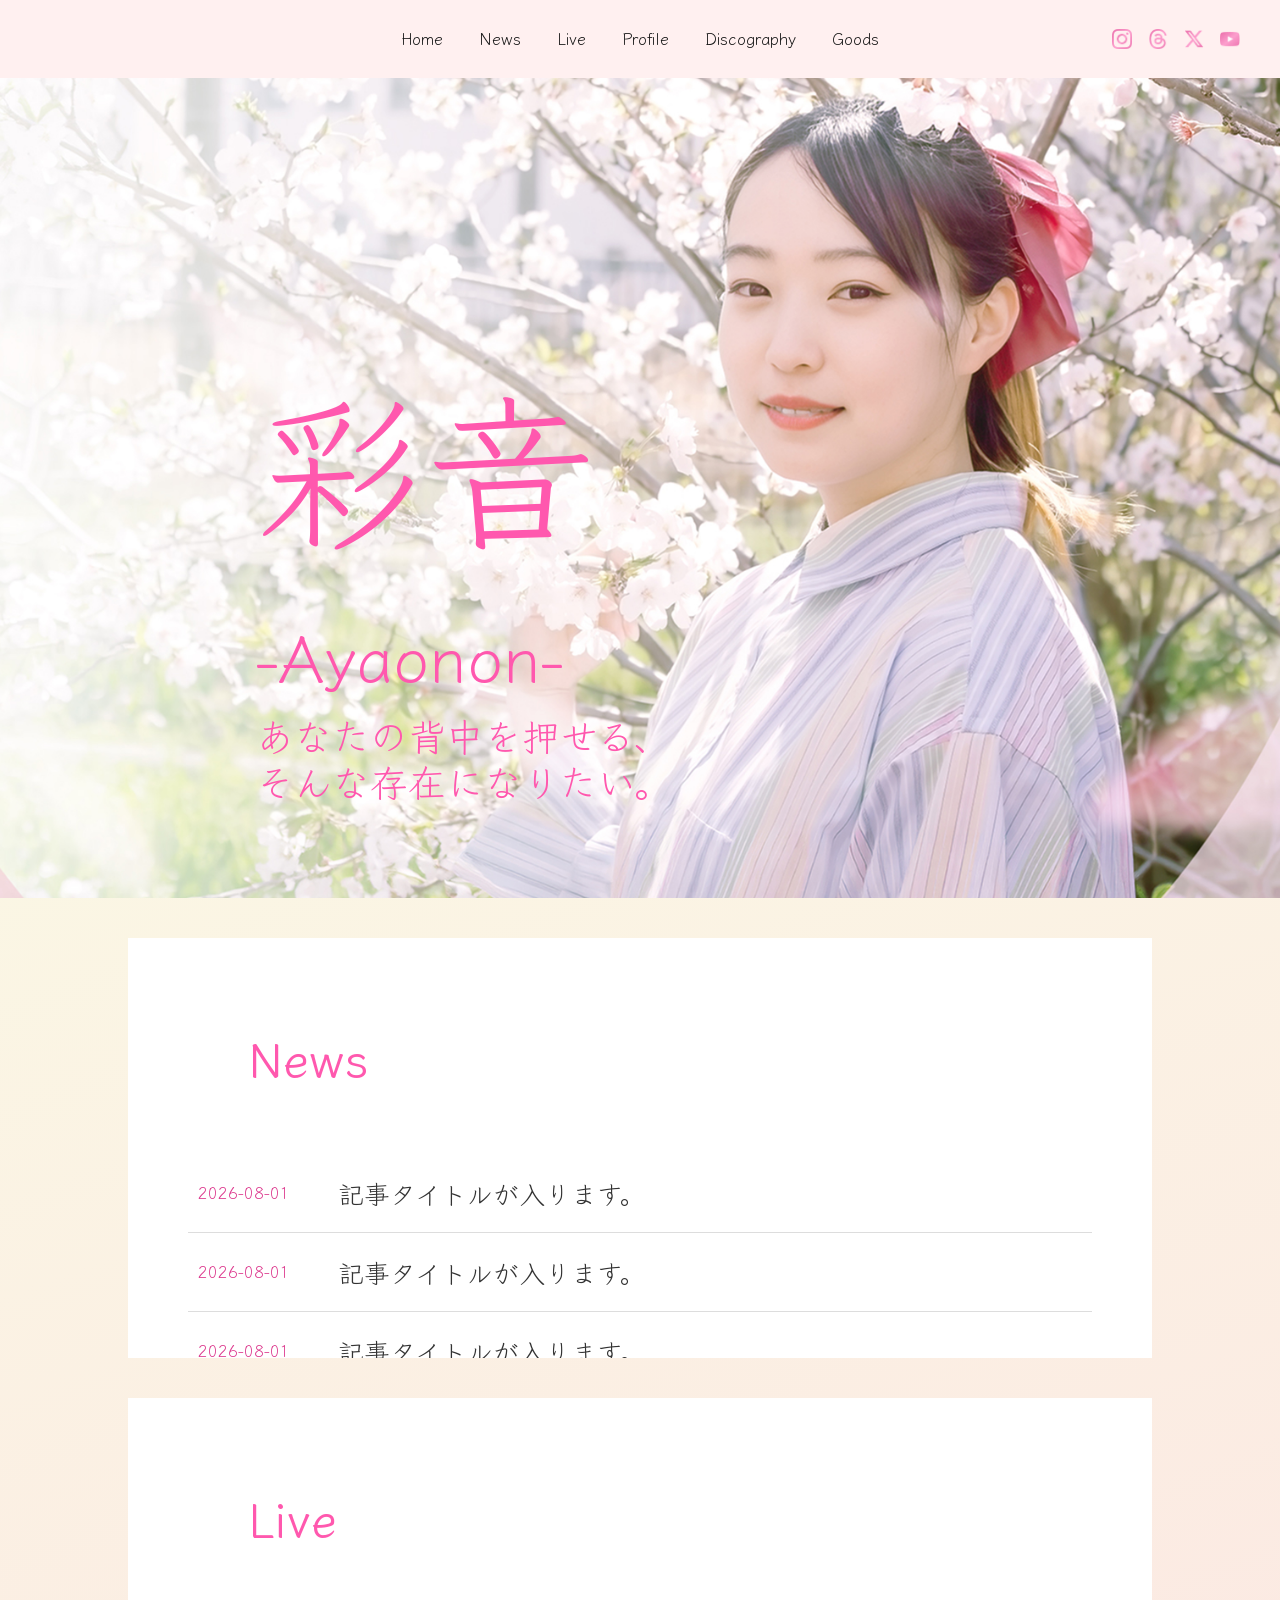
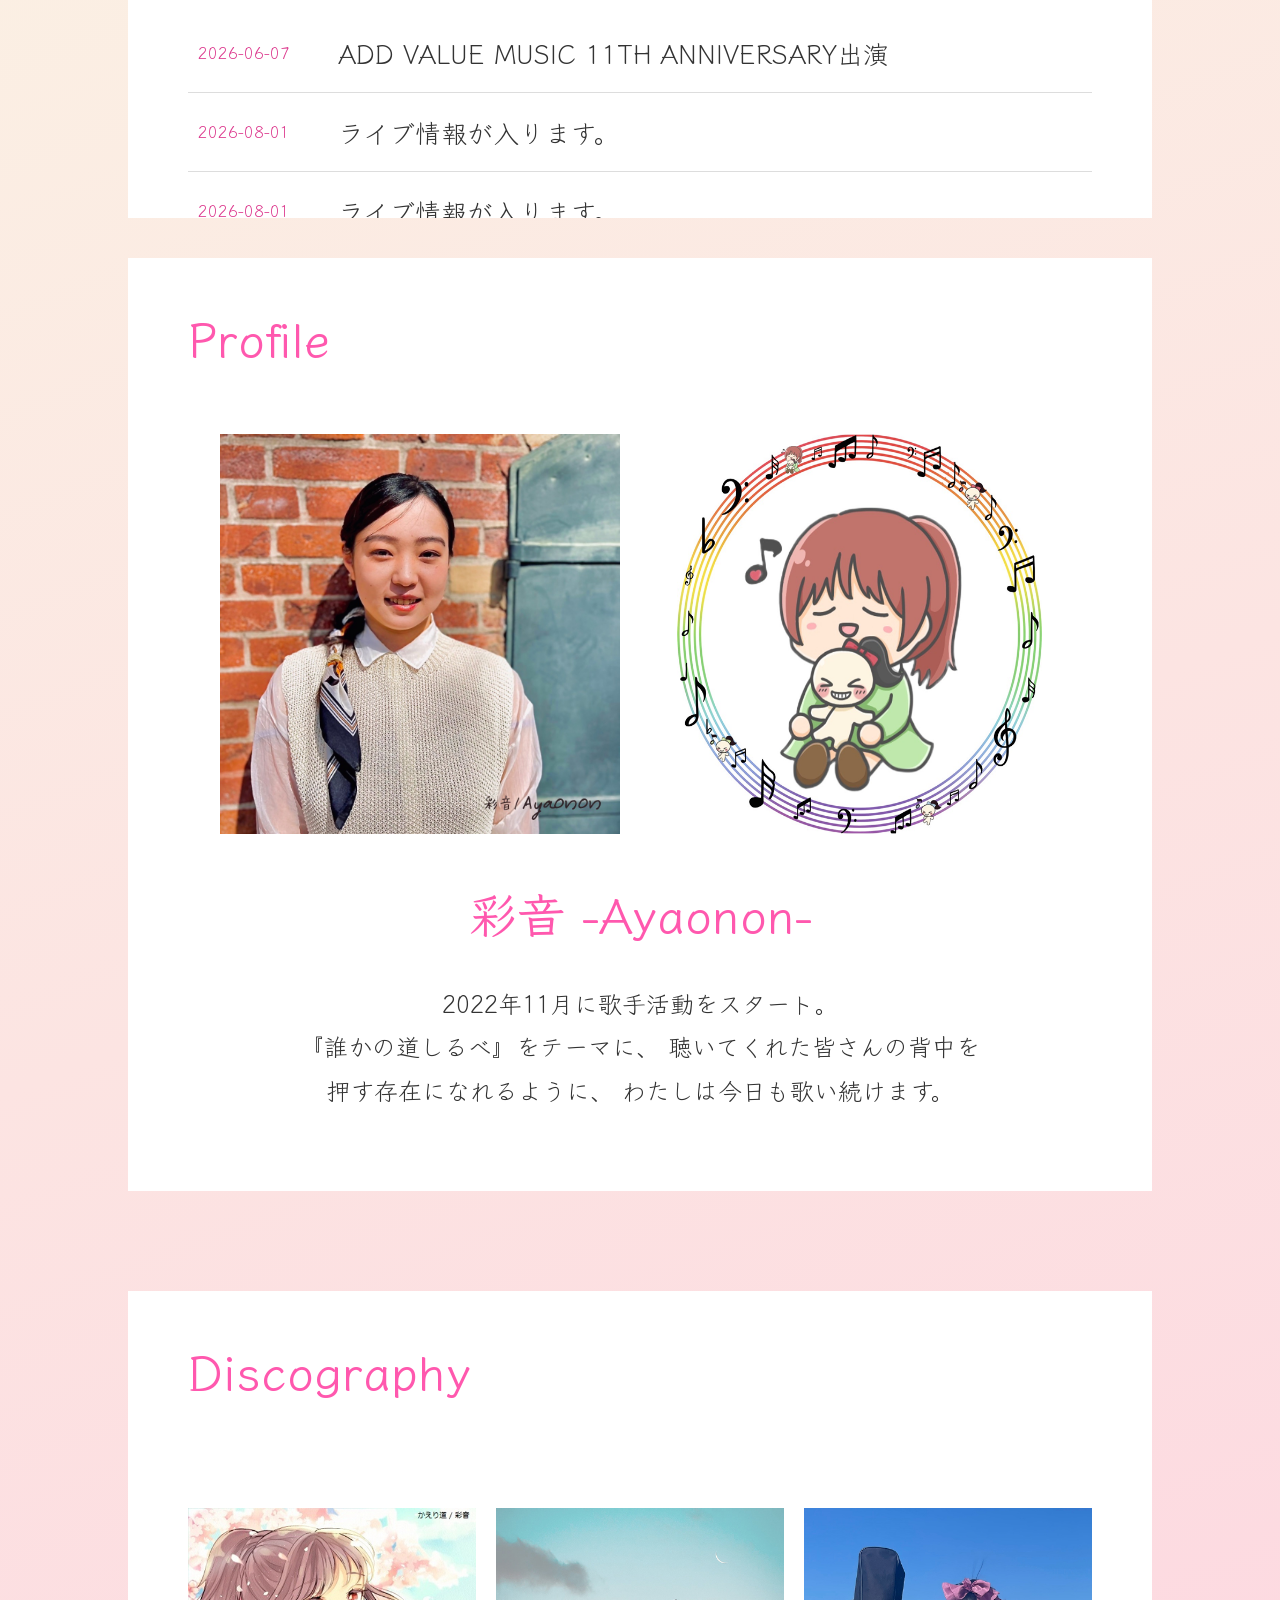
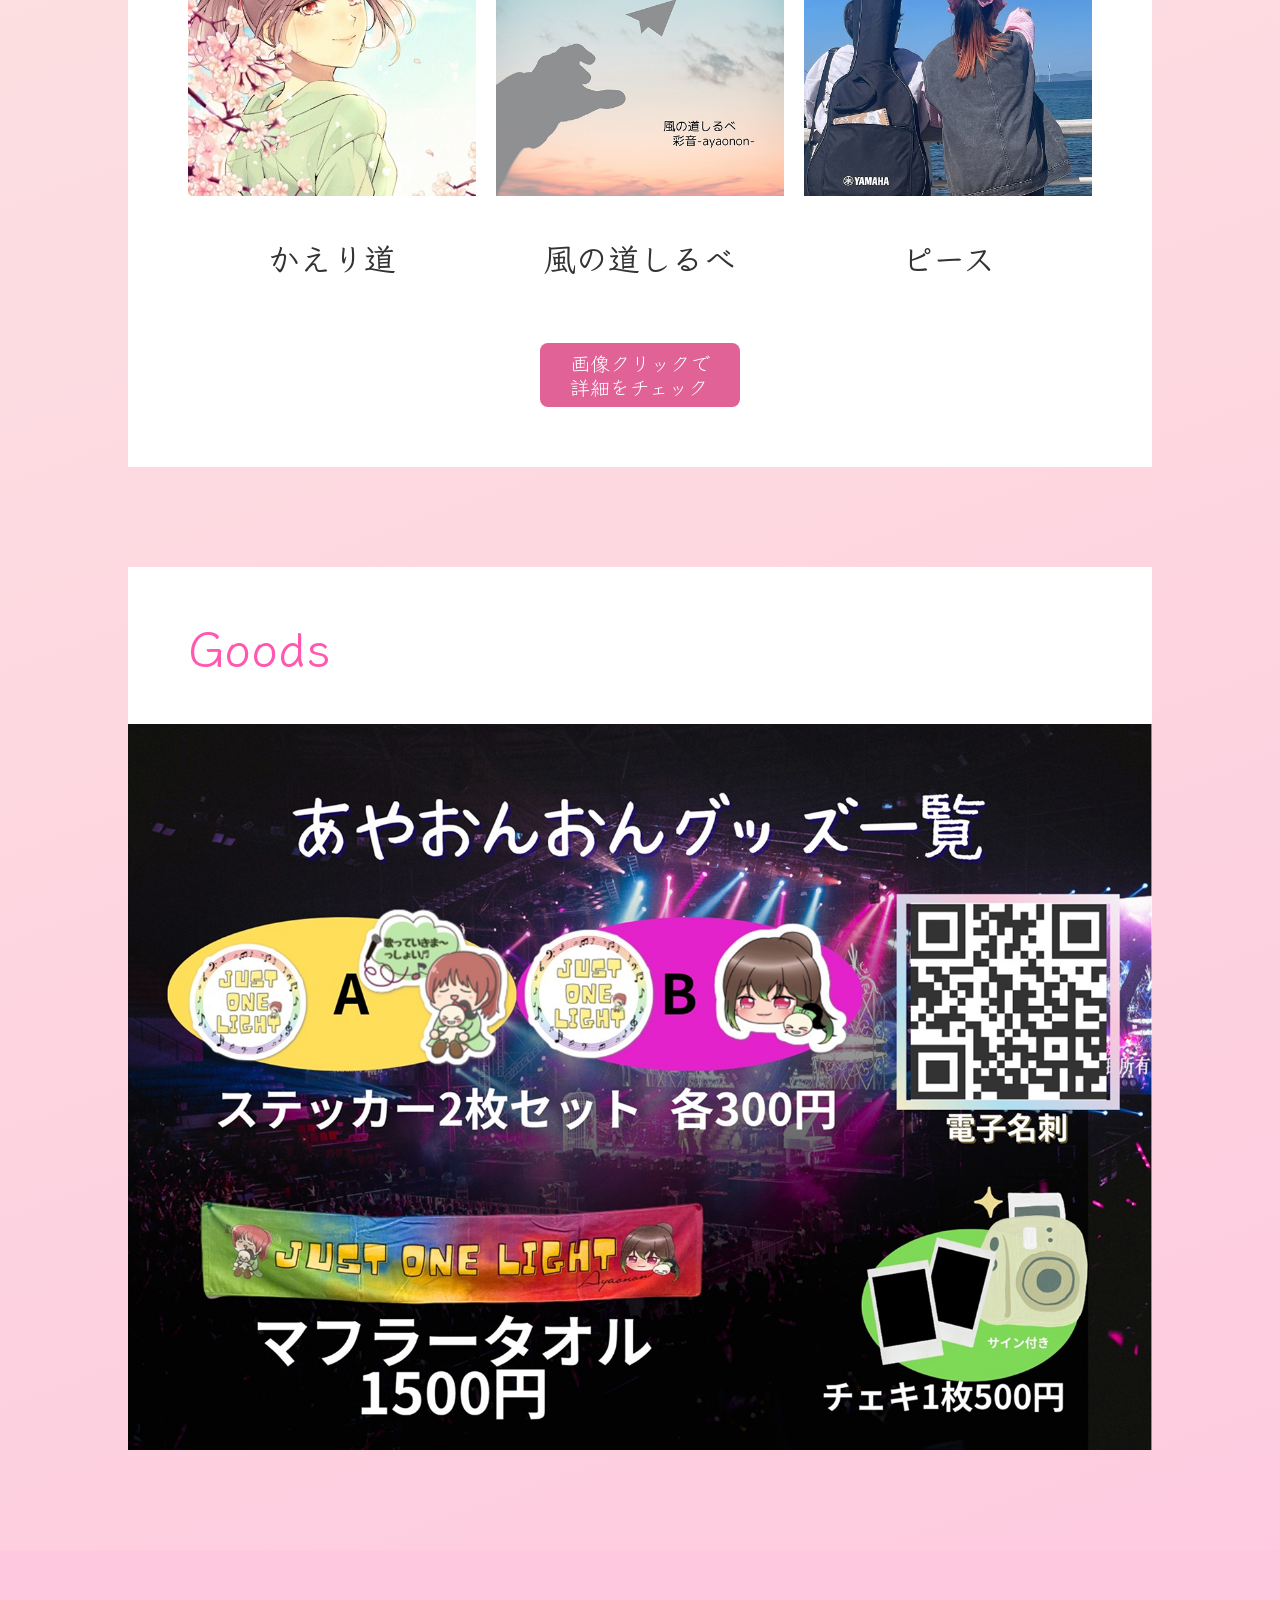
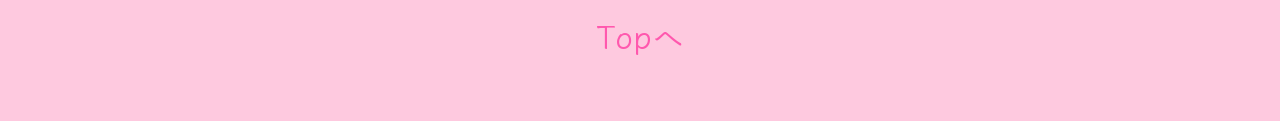
==== index.html @ 17bc955d "Add files via upload" ====
<!DOCTYPE html>
<html lang="ja">

<head>
    <meta charset="UTF-8">
    <meta name="viewport" content="width=device-width, initial-scale=1.0">

    <title>彩音 -Ayaonon- Official Website</title>

    <link rel="stylesheet" href="css/style.css">
    <link rel="stylesheet" href="css/common.css">

    <link href="https://fonts.googleapis.com/css2?family=Klee+One&display=swap" rel="stylesheet">
    <link href="https://fonts.googleapis.com/css2?family=Klee+One&family=Noto+Serif+JP:wght@200..900&family=Sawarabi+Mincho&display=swap" rel="stylesheet">

</head>

<body id="top">

    <header>

        <nav class="nav">

            <ul class="nav-text">
                <li class="nav-item"><a href="index.html">Home</a></li>
                <li class="nav-item"><a href="index.html#news">News</a></li>
                <li class="nav-item"><a href="#live">Live</a></li>
                <li class="nav-item"><a href="index.html#profile">Profile</a></li>
                <li class="nav-item"><a href="index.html#discography">Discography</a></li>
                <li class="nav-item"><a href="index.html#goods">Goods</a></li>
            </ul>

            <button class="hamburger">
                <span></span>
                <span></span>
                <span></span>
            </button>

            <ul class="nav-sns">

                <li class="nav-sns-item">
                    <a href="https://www.instagram.com/ayaonon1124?igsh=YjRiNXJqM3lva2Ft&utm_source=qr" target="_blank"
                        rel="noopener noreferrer">
                        <img src="image/insta.png" alt="Instagram">
                    </a>
                </li>

                <li class="nav-sns-item">
                    <a href="https://www.threads.com/@ayaonon1124?hl=ja" target="_blank" rel="noopener noreferrer">
                        <img src="image/threds.png" alt="Threads">
                    </a>
                </li>

                <li class="nav-sns-item">
                    <a href="https://x.com/ayaonon1124?s=11" target="_blank" rel="noopener noreferrer">
                        <img src="image/x.png" alt="X">
                    </a>
                </li>

                <!-- <li class="nav-sns-item">
                    <a href="#">
                        <img src="image/facebook.png" alt="Facebook">
                    </a>
                </li> -->

                <li class="nav-sns-item">
                    <a href="https://youtube.com/@irodorineiro?si=Z2nzadgw7RBEqJVM" target="_blank"
                        rel="noopener noreferrer">
                        <img src="image/youtube.png" alt="YouTube">
                    </a>
                </li>

            </ul>

        </nav>

    </header>


    <section class="mv">

        <img src="image/mvpic.jpg" alt="彩音">

        <div class="mv-text">
            <h1>彩音</h1>
            <p>-Ayaonon-</p>
            <p>
                あなたの背中を押せる、<br>
                そんな存在になりたい。
            </p>
        </div>
    </section>


    <section class="news" id="news">

        <div class="news-inner">

            <h2 class="section-title">News</h2>

            <div class="news-container">

                <a href="news.html" class="news-link">
                    <time class="news-date" datetime="2026-08-01">2026-08-01</time>
                    <h3 class="news-title">記事タイトルが入ります。</h3>
                </a>

                <a href="news.html" class="news-link">
                    <time class="news-date" datetime="2026-08-01">2026-08-01</time>
                    <h3 class="news-title">記事タイトルが入ります。</h3>
                </a>

                <a href="news.html" class="news-link">
                    <time class="news-date" datetime="2026-08-01">2026-08-01</time>
                    <h3 class="news-title">記事タイトルが入ります。</h3>
                </a>

                <a href="news.html" class="news-link">
                    <time class="news-date" datetime="2026-08-01">2026-08-01</time>
                    <h3 class="news-title">記事タイトルが入ります。</h3>
                </a>

            </div>

        </div>

    </section>


    <section class="news" id="live">

        <div class="news-inner">

            <h2 class="section-title">Live</h2>

            <div class="news-container">

                <a href="live-260607.html" class="news-link">
                    <time class="news-date" datetime="2026-06-07">2026-06-07</time>
                    <h3 class="news-title">ADD VALUE MUSIC 11TH ANNIVERSARY出演</h3>
                </a>

                <a href="live.html" class="news-link">
                    <time class="news-date" datetime="2026-08-01">2026-08-01</time>
                    <h3 class="news-title">ライブ情報が入ります。</h3>
                </a>

                <a href="live.html" class="news-link">
                    <time class="news-date" datetime="2026-08-01">2026-08-01</time>
                    <h3 class="news-title">ライブ情報が入ります。</h3>
                </a>

                <a href="live.html" class="news-link">
                    <time class="news-date" datetime="2026-08-01">2026-08-01</time>
                    <h3 class="news-title">ライブ情報が入ります。</h3>
                </a>

            </div>

        </div>

    </section>


    <section class="profile" id="profile">

        <h2 class="section-title">Profile</h2>

        <div class="profile-box">

            <div class="profile-imgbox">
                <img src="image/profile-pic3.jpg" alt="プロフィール写真">
                <img src="image/profile-pic2.png" alt="プロフィールキャラクター">
            </div>

            <h3>彩音 -Ayaonon-</h3>

            <p>
                2022年11月に歌手活動をスタート。<br>
                『誰かの道しるべ』をテーマに、
                聴いてくれた皆さんの背中を押す存在になれるように、
                わたしは今日も歌い続けます。
            </p>
        </div>
    </section>


    <section class="discography" id="discography">

        <h2 class="section-title">Discography</h2>

        <div class="song-container">

            <div class="song-box">
                <a href="discography-kaeri.html"><img src="image/kaerimichi.jpg" alt="かえり道"></a>
                <h3>かえり道</h3>
            </div>

            <div class="song-box">
                <a href="discography-kazeno.html"><img src="image/kazenomichishirube.jpg" alt="風の道しるべ"></a>
                <h3>風の道しるべ</h3>
            </div>

            <div class="song-box">
                <a href="discography-peace.html"><img src="image/peace.jpg" alt="ピース"></a>
                <h3>ピース</h3>
            </div>

        </div>

        <p class="more-button">
            画像クリックで <br>詳細をチェック
        </p>

    </section>

    <!-- ================= Goods ================= -->

    <section class="goods" id="goods">

        <h2 class="section-title">Goods</h2>

        <img src="image/goods-img.jpg" alt="グッズ画像">

    </section>

    <!-- ================= Footer ================= -->

    <footer>

        <a href="#top" class="footer-link">
            Topへ
        </a>

    </footer>

    <script src="js/script.js"></script>

</body>

</html>
---- css/style.css ----
.mv {
    position: relative;
    width: 100%;
    height: 820px;
    overflow: hidden;
}

.mv img {
    width: 100%;
    height: 100%;
    object-fit: cover;
    object-position: center;
}

.mv-text {
    position: absolute;
    top: 30%;
    left: 20%;
    z-index: 1;
}

.mv h1 {
    color: rgb(255, 88, 174);
    font-size: 170px;
    font-weight: 400;
    margin-bottom: 20px;
}

.mv p {
    color: rgb(255, 88, 174);
    font-size: 64px;
    line-height: 1.2;
    margin-bottom: 20px;
}

.mv p:last-child {
    font-size: 38px;
    text-shadow: 0 0 8px #fff;
    margin-bottom: 0;
}


/* サブタイトル */
.section-title {
    font-size: 48px;
    color: rgb(255, 88, 174);
    padding: 40px 0;
    padding-left: 60px;
}


.news {
    width: 80%;
    height: 420px;
    margin: 40px auto;
    background: #fff;
    overflow-y: auto;
}

.news-inner {
    width: 100%;
    padding: 40px 60px;
}

.news-container {
    margin-top: 20px;
}

.news-link {
    display: flex;
    align-items: center;
    padding: 18px 10px;
    color: #333;
    transition: background-color .3s;
}

.news-link:hover {
    background: #ffffe5;
}

.news-link:not(:first-child) {
    border-top: 1px solid #ddd;
}

.news-date {
    color: #dc388d;
    font-size: 16px;
    min-width: 120px;
}

.news-title {
    font-size: 26px;
    margin-left: 20px;
    font-weight: 400;
}


.profile {
    width: 80%;
    margin: 40px auto;
    background: #fff;
}

.profile-box {
    padding: 20px 60px 80px;
}

.profile-imgbox {
    display: flex;
    justify-content: center;
    gap: 40px;
    margin-bottom: 40px;
}

.profile-imgbox img {
    max-width: 400px;
}

.profile-box h3 {
    font-size: 48px;
    text-align: center;
    color: rgb(255, 88, 174);
    font-weight: 700;
    margin-bottom: 30px;
}

.profile-box p {
    max-width: 700px;
    margin: 0 auto;
    font-size: 24px;
    line-height: 1.8;
    text-align: center;
}


.discography {
    width: 80%;
    margin: 100px auto;
    background: #fff;
    padding-bottom: 60px;
}

.song-container {
    display: flex;
    gap: 20px;
    padding: 60px;
}


.song-box img {
    width: 100%;
    transition: transform .3s;
}

.song-box img:hover {
    transform: scale(1.1)
}

.song-box h3 {
    margin-top: 36px;
    text-align: center;
    justify-content: center;
    font-size: 32px;
    font-weight: 600;
}

.more-button {
    display: flex;
    justify-content: center;
    align-items: center;
    max-width: 200px;
    height: auto;
    margin: 0 auto;
    background: #e06296;
    color: #fff;
    font-size: 20px;
    line-height: 1.2;
    padding: 8px;
    border-radius: 8px;
}


.goods {
    width: 80%;
    margin: 100px auto;
    background: #fff;
    padding-bottom: 0;
}

.goods img {
    width: 100%;
}



/* スマホ対応 */

@media screen and (max-width: 600px) {



    .mv {
        height: 350px;
    }

    .mv-text {
        top: 25%;
        left: 5%;
    }

    .mv h1 {
        font-size: 48px;
    }

    .mv p {
        font-size: 24px;
    }

    .mv p:last-child {
        font-size: 16px;
    }


    .section-title {
        font-size: 28px;
        text-align: center;
        padding: 30px 0;
    }

    .news {
        width: 95%;
        height: 200px;
    }

    .news-inner {
        max-width: 600px;
        padding: 30px 20px;
    }

    .news-inner .section-title{
        margin: 0;
        padding: 0;
    }
    .news-link {
        display: block;
    }

    .news-date {
        display: block;
        margin-bottom: 8px;
        font-size: 14px;
    }

    .news-title {
        margin-left: 0;
        font-size: 18px;
    }

    .profile {
        width: 95%;
    }

    .profile-box {
        padding: 20px;
    }

    .profile-imgbox {
        flex-direction: column;
        align-items: center;
        gap: 20px;
    }

    .profile-imgbox img {
        max-width: 260px;
    }

    .profile-imgbox img:last-child {
        display: none;
    }

    .profile-box h3 {
        font-size: 28px;
    }

    .profile-box p {
        font-size: 14px;
        line-height: 1.2;
        width: 100%;
    }



    .discography {
        width: 95%;
        margin: 60px auto;
    }

    .song-container {
        flex-direction: column;
        padding: 30px;
    }

    .song-box{
        width: 100%;
    }

    .song-box img{
    display: block;
    max-width: 160px;
    margin: 0 auto
    }

    .song-box h3{
    font-size: 18px;
    margin: 0;
    }

    .song-box h4 {
        font-size: 24px;
        margin: 0 auto;
    }

    .more-button {
        
        max-width: 120px;
        font-size: 12px;
    }


    .goods {
        width: 95%;
        margin: 60px auto;
    }


}
---- css/common.css ----
* {
    margin: 0;
    padding: 0;
    box-sizing: border-box;
}


body {
    background: linear-gradient(-20deg, #fec9df 0%, #faffe5 100%);
    font-family: "Klee One", cursive;
    color: #333;
    line-height: 1.6;
}

img {
    display: block;
    max-width: 100%;
    height: auto;
}

a {
    text-decoration: none;
}

header {
    background: rgb(255, 240, 240);
    padding: 18px 0;
}

.nav {
    width: 100%;
    display: flex;
    justify-content: center;
    align-items: center;
    position: relative;
}

.nav-text {
    display: flex;
    list-style: none;
}

.nav-item {
    margin: 0 18px;
}

.nav-item a {
    display: block;
    color: #141414;
    padding: 8px 0;
    transition: color .3s;
}

.nav-item a:hover {
    color: #ff9b9b;
}



.hamburger {
    display: none;
    width: 40px;
    height: 40px;
    border: none;
    background: none;
    cursor: pointer;
}

.hamburger span {
    display: block;
    width: 30px;
    height: 3px;
    margin: 6px auto;
    background: #f47ead;
}



.nav-sns {
    position: absolute;
    right: 40px;
    display: flex;
    align-items: center;
    gap: 16px;
    list-style: none;
}

.nav-sns-item img {
    width: 20px;
}

.nav-sns-item img:hover {
    opacity: .6;
}

footer {
    margin-top: 100px;
    padding: 60px 0;
    background: #fec9df;
    display: flex;
    justify-content: center;
}

.footer-link {
    color: rgb(255, 88, 174);
    font-size: 32px;
    font-weight: 700;
    transition: .3s;
}

.footer-link:hover {
    color: #fff;
}


/* スマホ対応 */

@media screen and (max-width: 600px) {


    .hamburger {
        display: block;
    }

    .nav {
        justify-content: space-between;
        padding: 0 20px;
    }

    .nav-text {
        display: none;
    }

    .nav-text.open {
        display: flex;
        flex-direction: column;
        position: absolute;
        top: 70px;
        left: 0;
        width: 100%;
        background: rgb(255, 240, 240);
        z-index: 10;
    }

    .nav-item {
        margin: 0;
    }

    .nav-item a {
        padding: 16px;
        text-align: center;
    }


    .nav-sns {
        display: none;
    }



    footer {
        margin-top: 20px;
        padding: 20px 0;
    }

    .footer-link {
        font-size: 20px;
    }

}
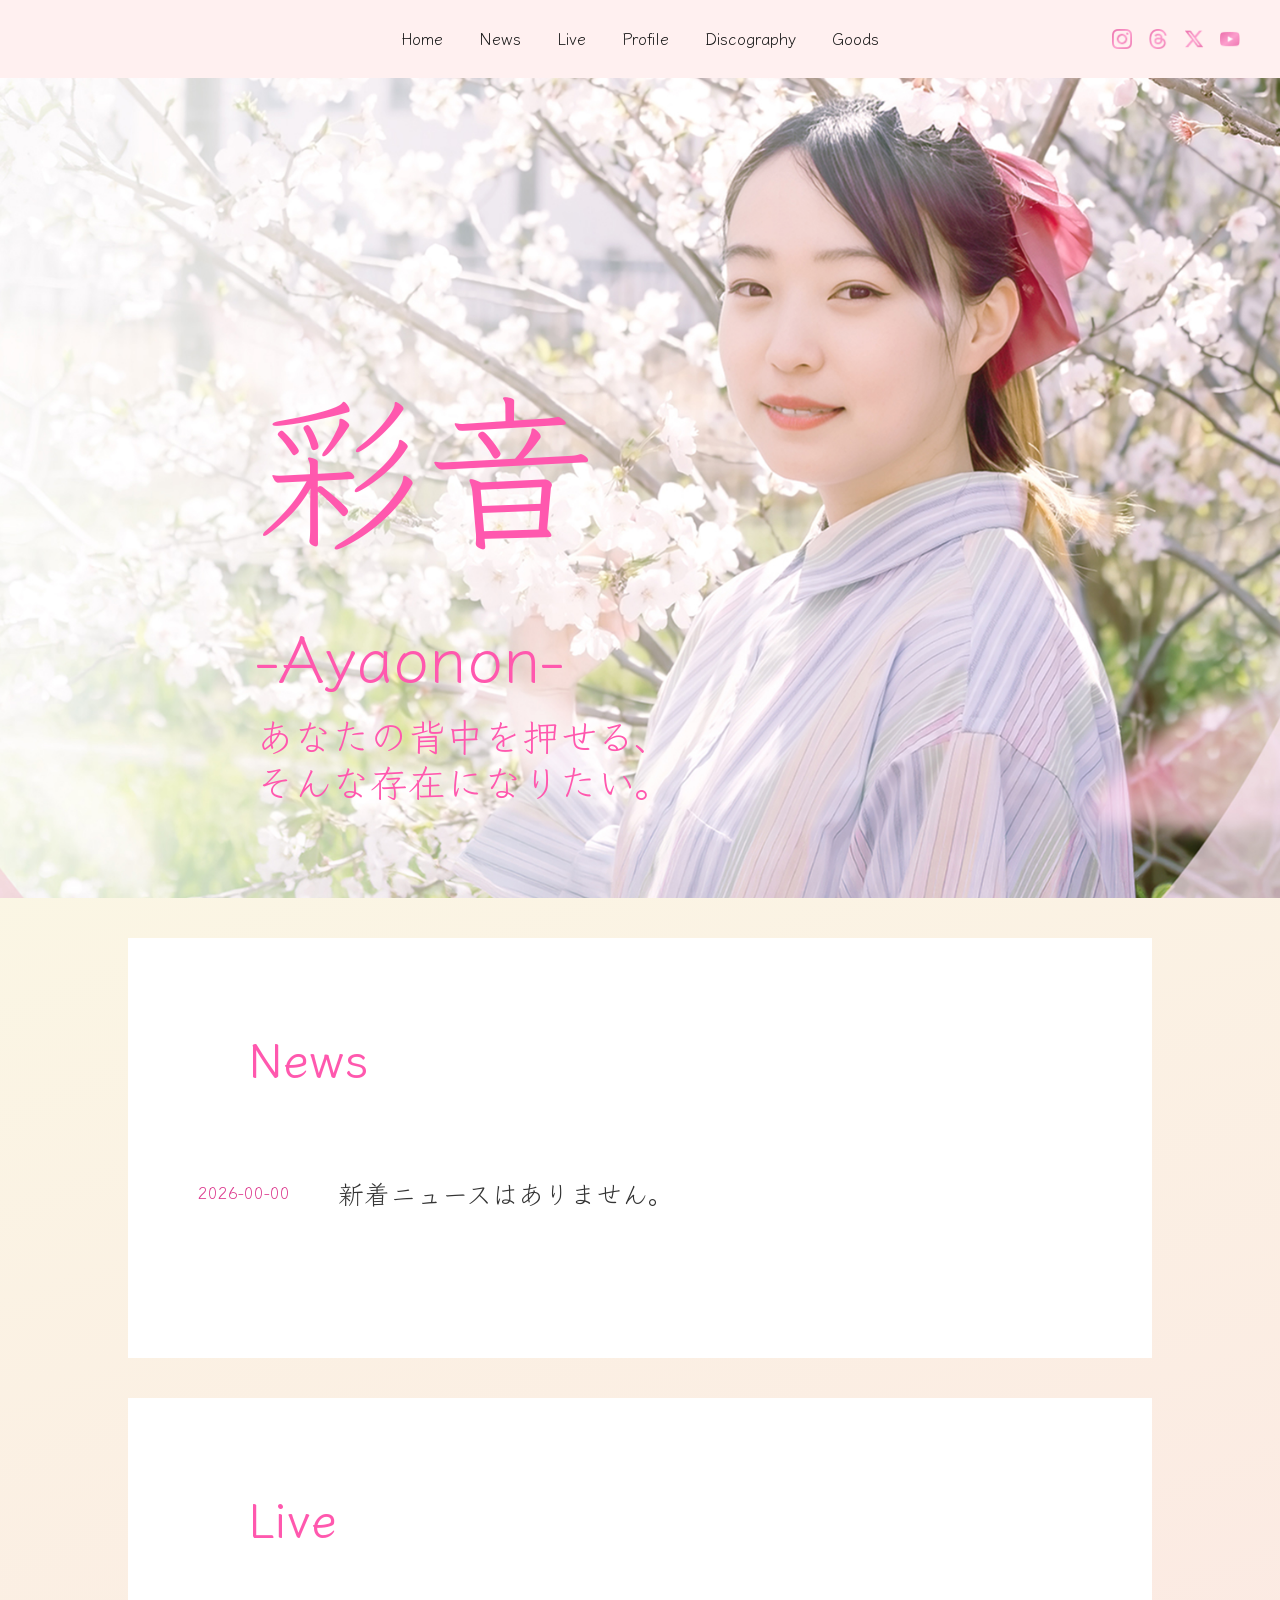
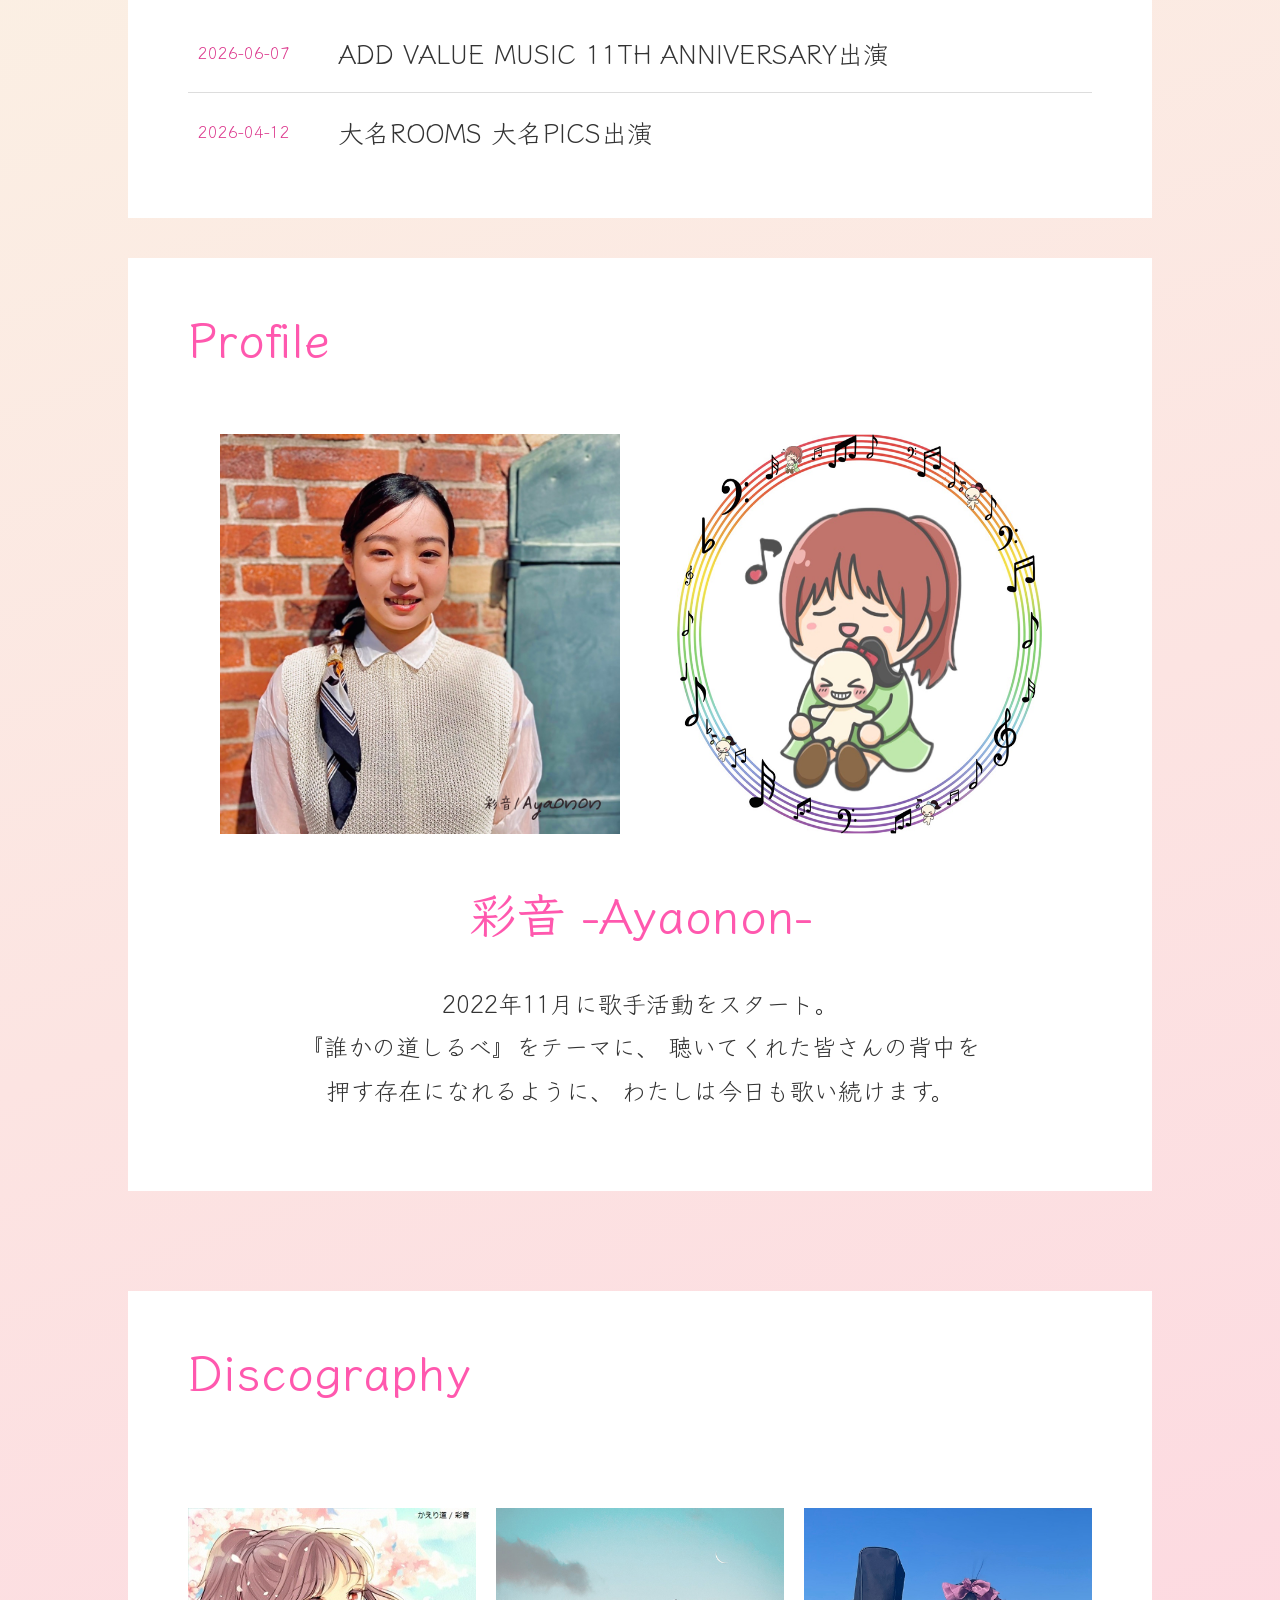
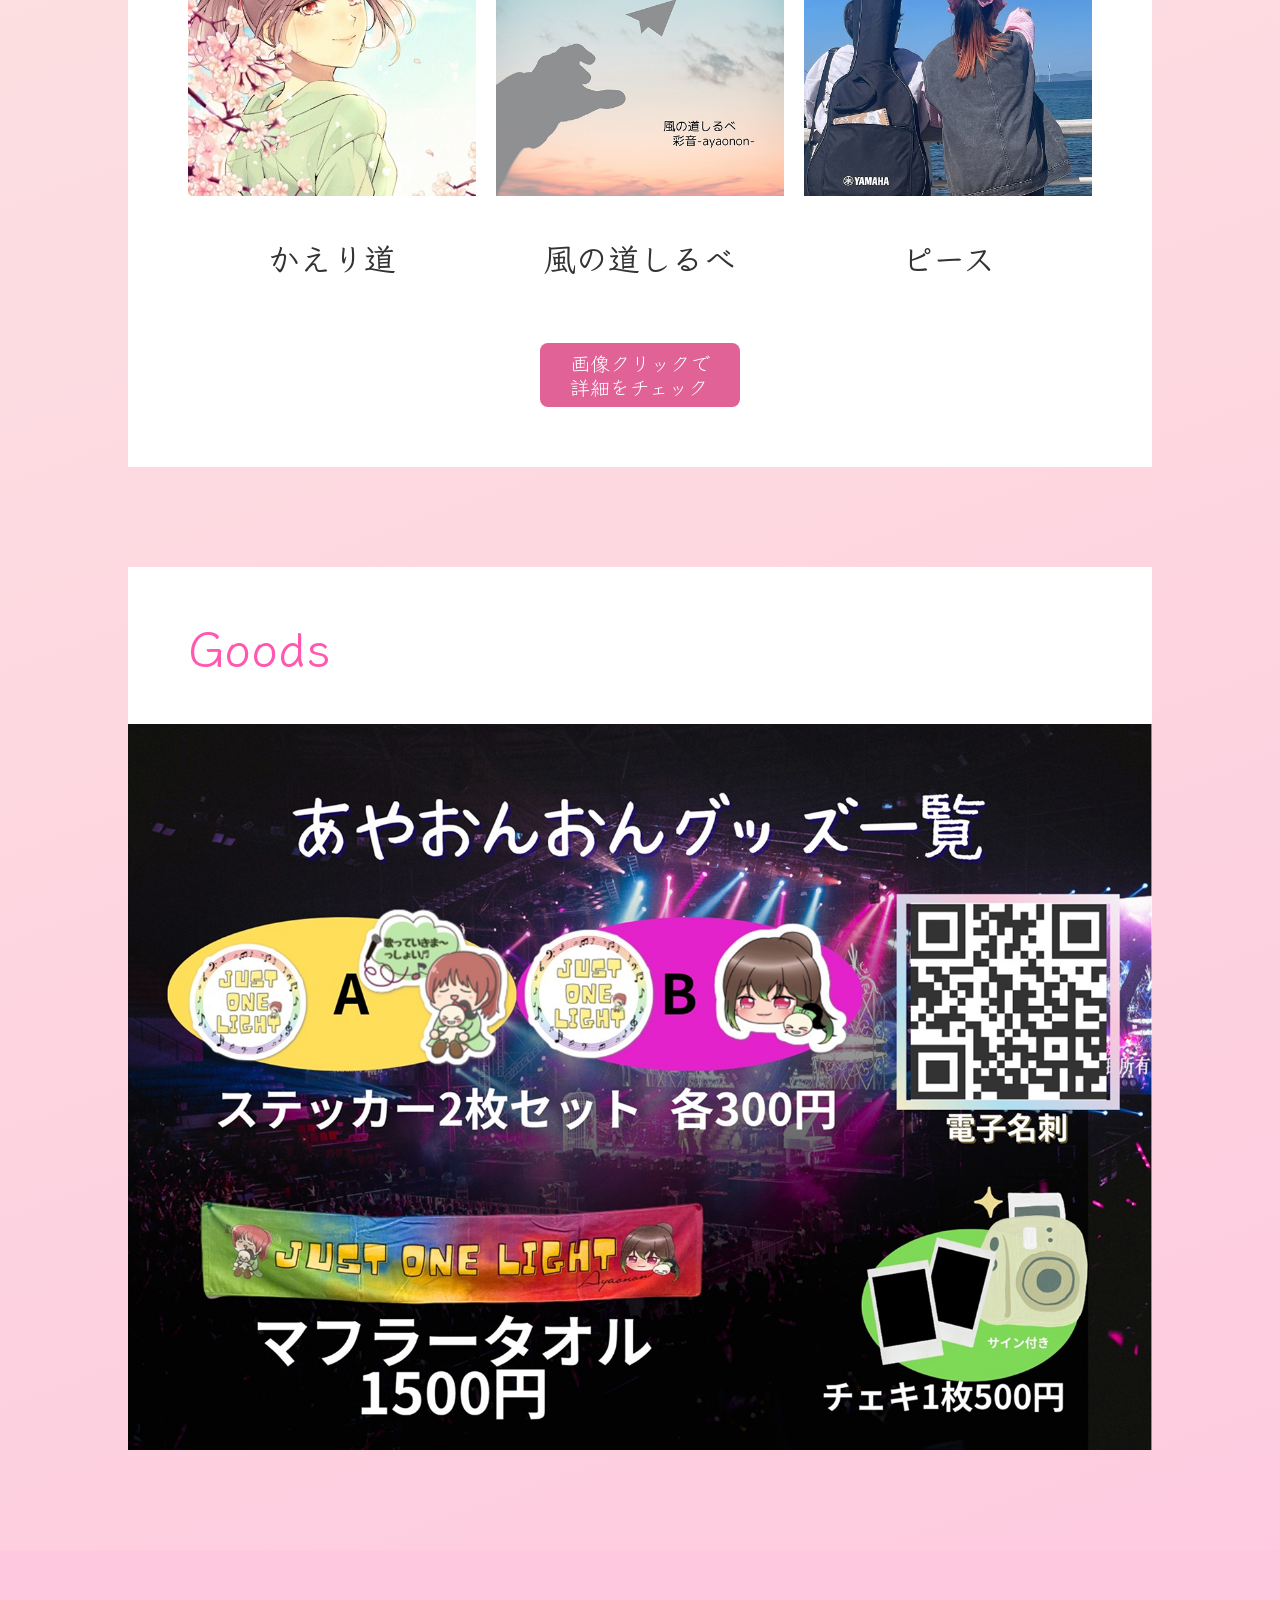
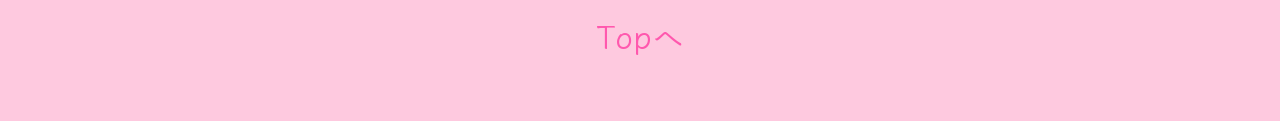
==== commit c221c9bb: "Add files via upload" ====
--- a/index.html
+++ b/index.html
@@ -11,7 +11,9 @@
     <link rel="stylesheet" href="css/common.css">
 
     <link href="https://fonts.googleapis.com/css2?family=Klee+One&display=swap" rel="stylesheet">
-    <link href="https://fonts.googleapis.com/css2?family=Klee+One&family=Noto+Serif+JP:wght@200..900&family=Sawarabi+Mincho&display=swap" rel="stylesheet">
+    <link
+        href="https://fonts.googleapis.com/css2?family=Klee+One&family=Noto+Serif+JP:wght@200..900&family=Sawarabi+Mincho&display=swap"
+        rel="stylesheet">
 
 </head>
 
@@ -101,6 +103,11 @@
             <div class="news-container">
 
                 <a href="news.html" class="news-link">
+                    <time class="news-date" datetime="2026-08-01">2026-00-00</time>
+                    <h3 class="news-title">新着ニュースはありません。</h3>
+                </a>
+                <!-- 
+                <a href="news.html" class="news-link">
                     <time class="news-date" datetime="2026-08-01">2026-08-01</time>
                     <h3 class="news-title">記事タイトルが入ります。</h3>
                 </a>
@@ -113,12 +120,7 @@
                 <a href="news.html" class="news-link">
                     <time class="news-date" datetime="2026-08-01">2026-08-01</time>
                     <h3 class="news-title">記事タイトルが入ります。</h3>
-                </a>
-
-                <a href="news.html" class="news-link">
-                    <time class="news-date" datetime="2026-08-01">2026-08-01</time>
-                    <h3 class="news-title">記事タイトルが入ります。</h3>
-                </a>
+                </a> -->
 
             </div>
 
@@ -134,11 +136,18 @@
             <h2 class="section-title">Live</h2>
 
             <div class="news-container">
+
+
 
                 <a href="live-260607.html" class="news-link">
                     <time class="news-date" datetime="2026-06-07">2026-06-07</time>
                     <h3 class="news-title">ADD VALUE MUSIC 11TH ANNIVERSARY出演</h3>
                 </a>
+                <a href="live-260414.html" class="news-link">
+                    <time class="news-date" datetime="2026-04-12">2026-04-12</time>
+                    <h3 class="news-title">大名ROOMS 大名PICS出演</h3>
+                </a>
+                <!-- 
 
                 <a href="live.html" class="news-link">
                     <time class="news-date" datetime="2026-08-01">2026-08-01</time>
@@ -148,12 +157,7 @@
                 <a href="live.html" class="news-link">
                     <time class="news-date" datetime="2026-08-01">2026-08-01</time>
                     <h3 class="news-title">ライブ情報が入ります。</h3>
-                </a>
-
-                <a href="live.html" class="news-link">
-                    <time class="news-date" datetime="2026-08-01">2026-08-01</time>
-                    <h3 class="news-title">ライブ情報が入ります。</h3>
-                </a>
+                </a> -->
 
             </div>
 
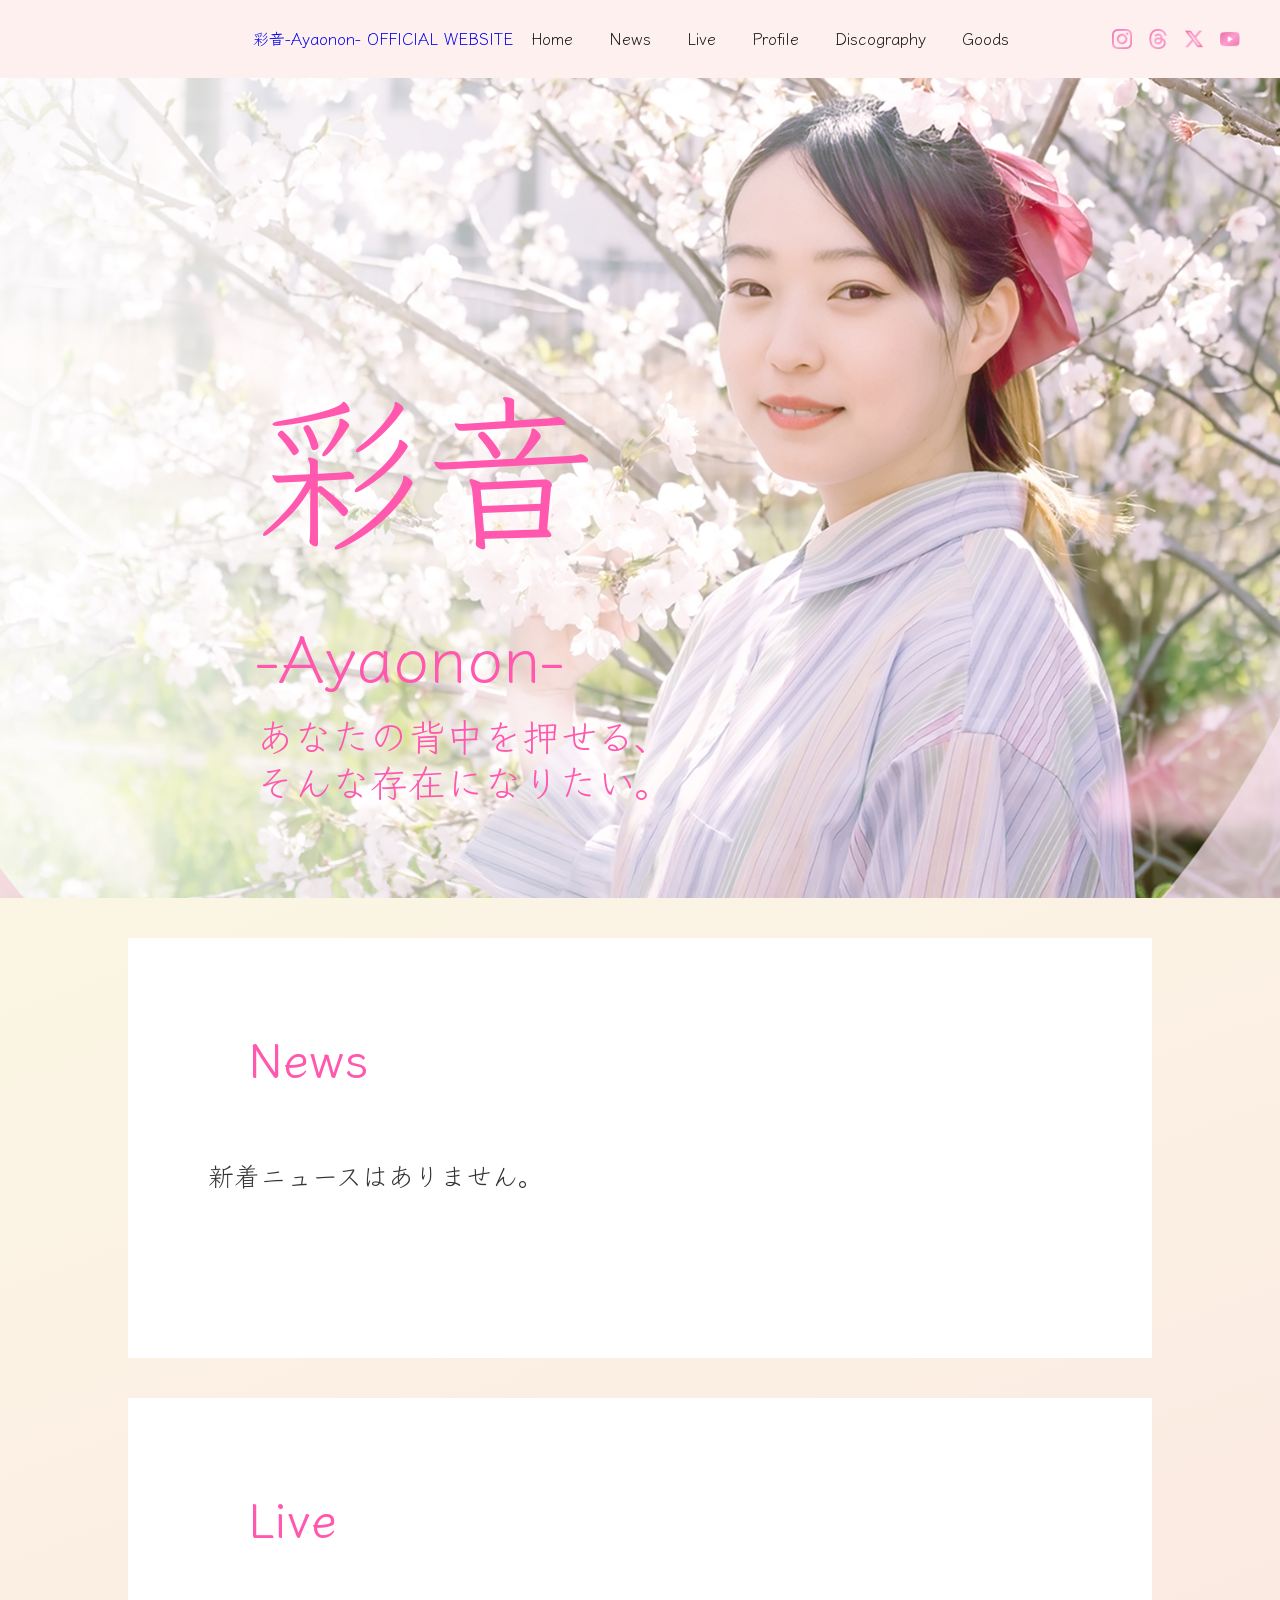
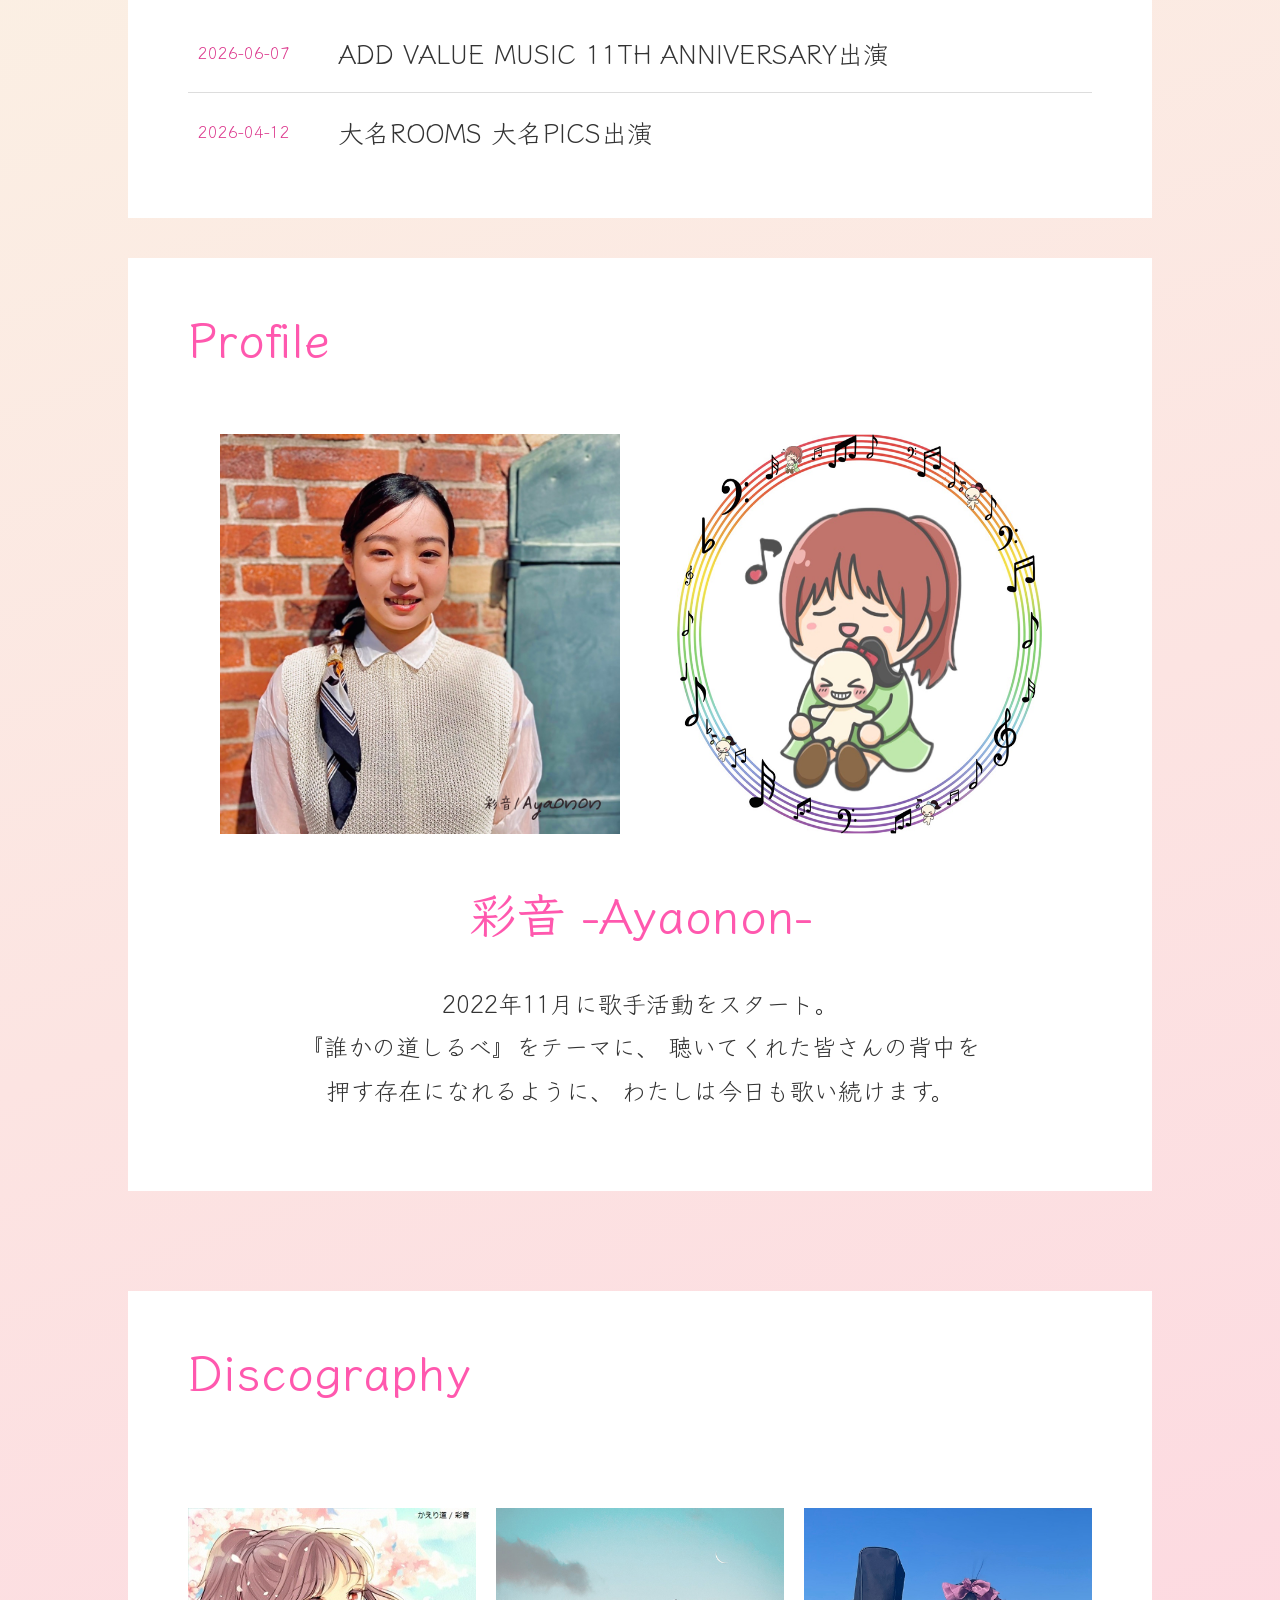
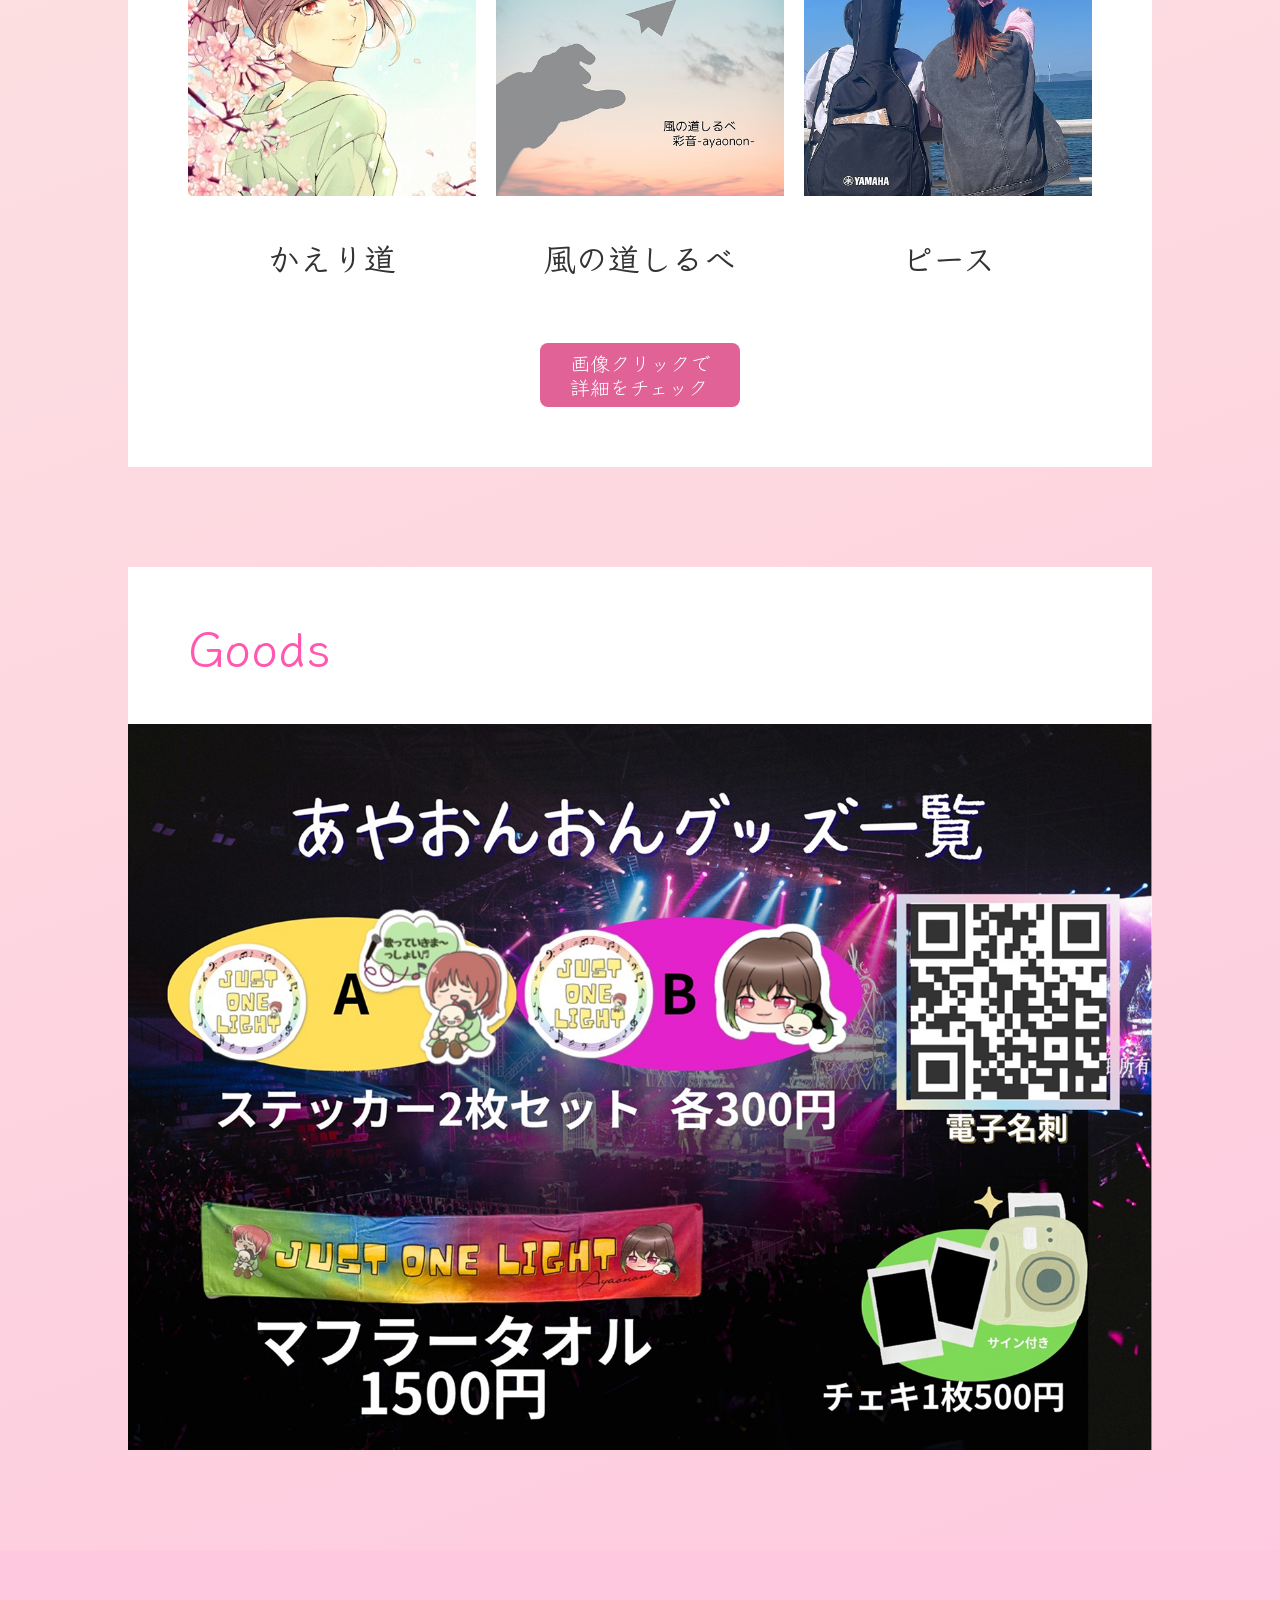
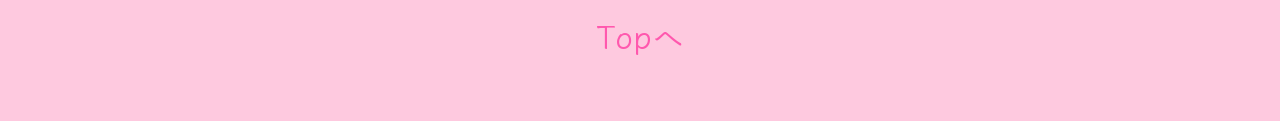
==== commit 768cd52a: "Add files via upload" ====
--- a/index.html
+++ b/index.html
@@ -22,6 +22,13 @@
     <header>
 
         <nav class="nav">
+
+
+            <div class="text-logo">
+                <a href="index.html">
+                    <p>彩音-Ayaonon- OFFICIAL WEBSITE</p>
+                </a>
+            </div>
 
             <ul class="nav-text">
                 <li class="nav-item"><a href="index.html">Home</a></li>
@@ -59,11 +66,6 @@
                     </a>
                 </li>
 
-                <!-- <li class="nav-sns-item">
-                    <a href="#">
-                        <img src="image/facebook.png" alt="Facebook">
-                    </a>
-                </li> -->
 
                 <li class="nav-sns-item">
                     <a href="https://youtube.com/@irodorineiro?si=Z2nzadgw7RBEqJVM" target="_blank"
@@ -102,8 +104,8 @@
 
             <div class="news-container">
 
-                <a href="news.html" class="news-link">
-                    <time class="news-date" datetime="2026-08-01">2026-00-00</time>
+                <!-- <a href="news.html" class="news-link"> -->
+                    <!-- <time class="news-date" datetime="2026-08-01">2026-00-00</time> -->
                     <h3 class="news-title">新着ニュースはありません。</h3>
                 </a>
                 <!-- 
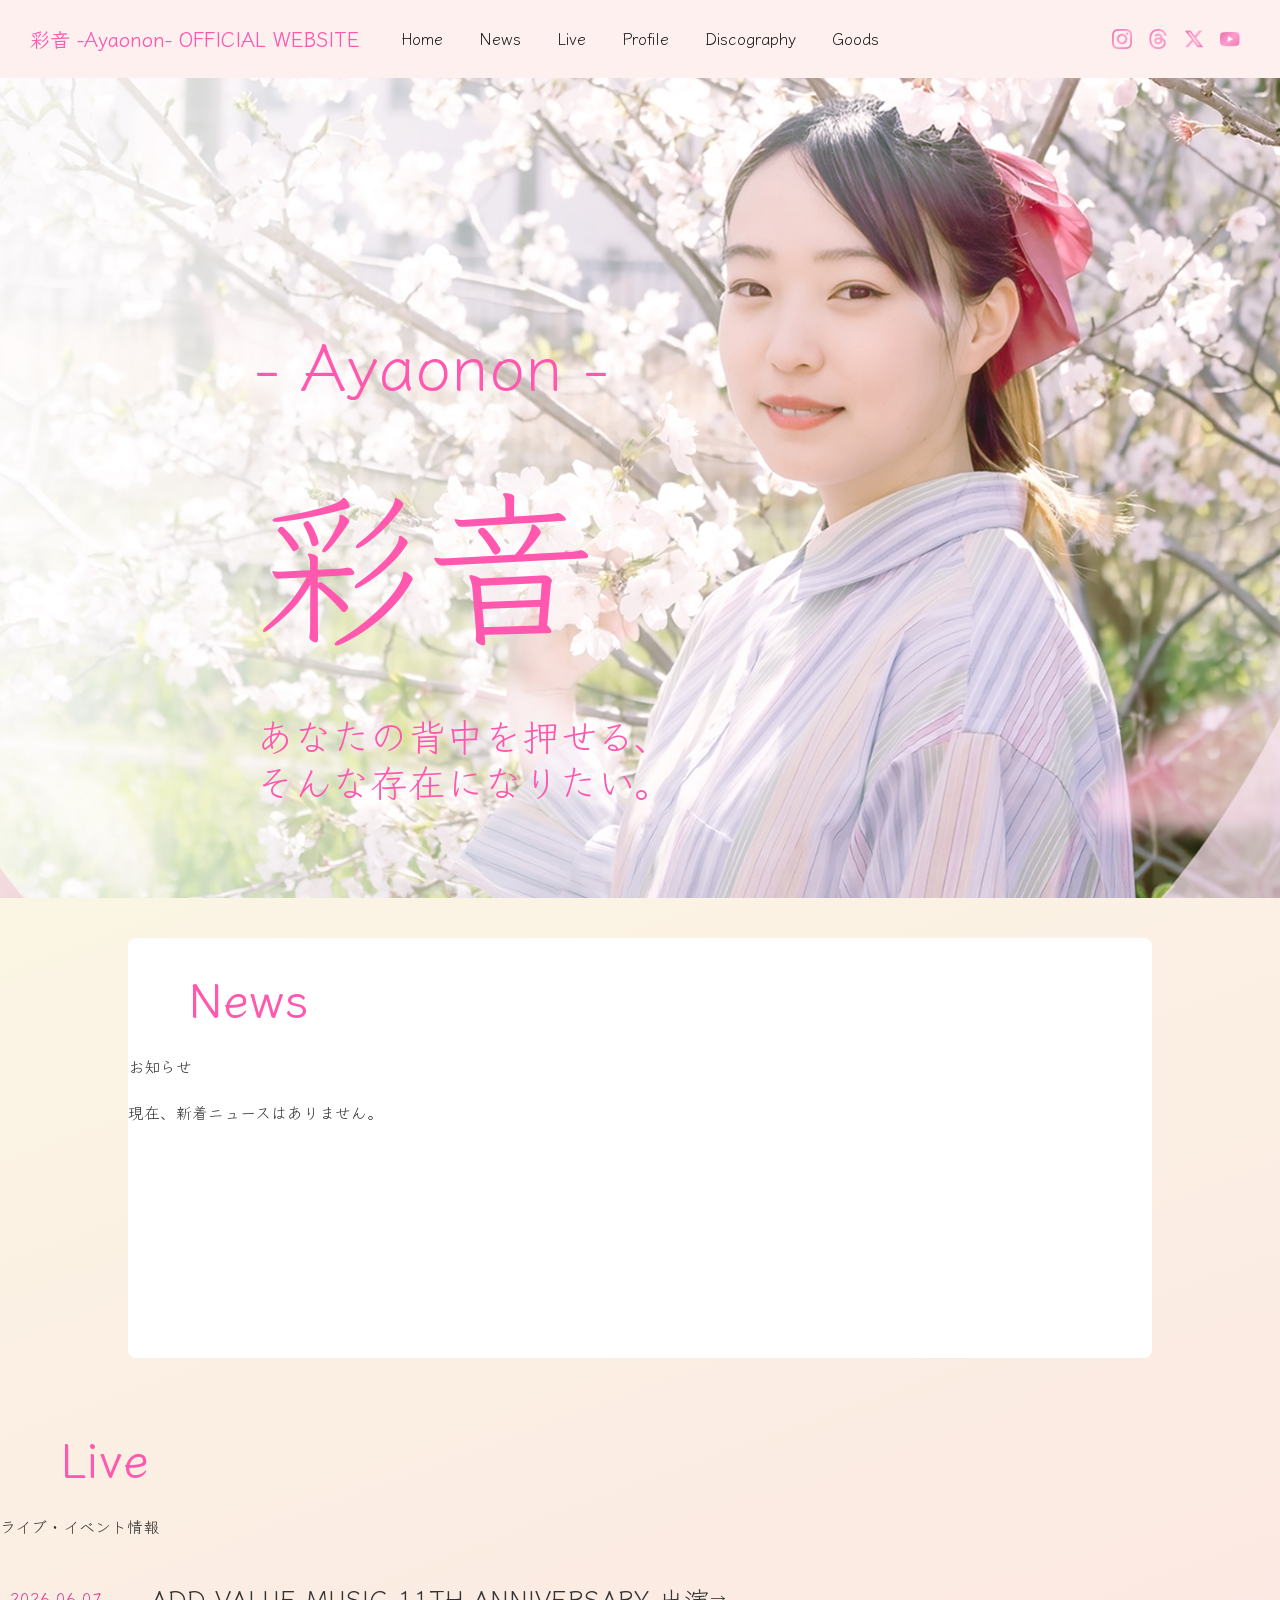
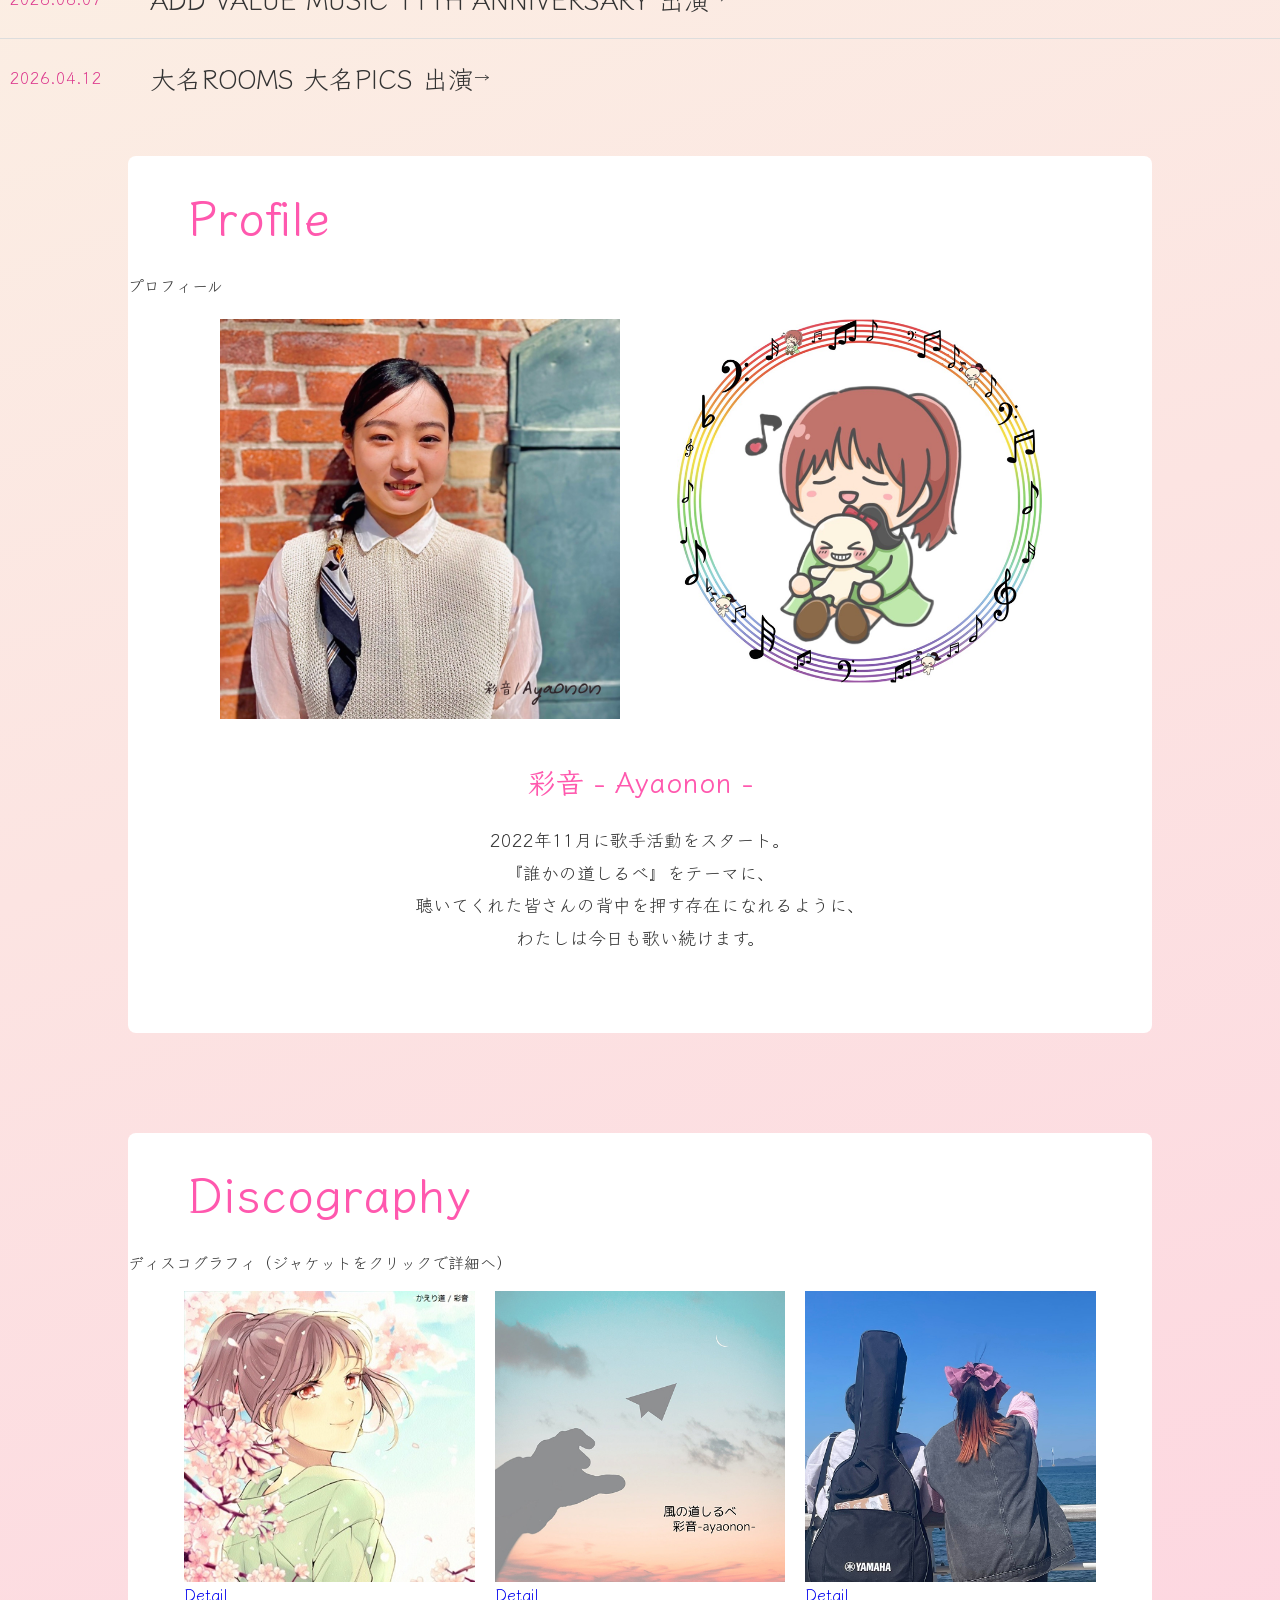
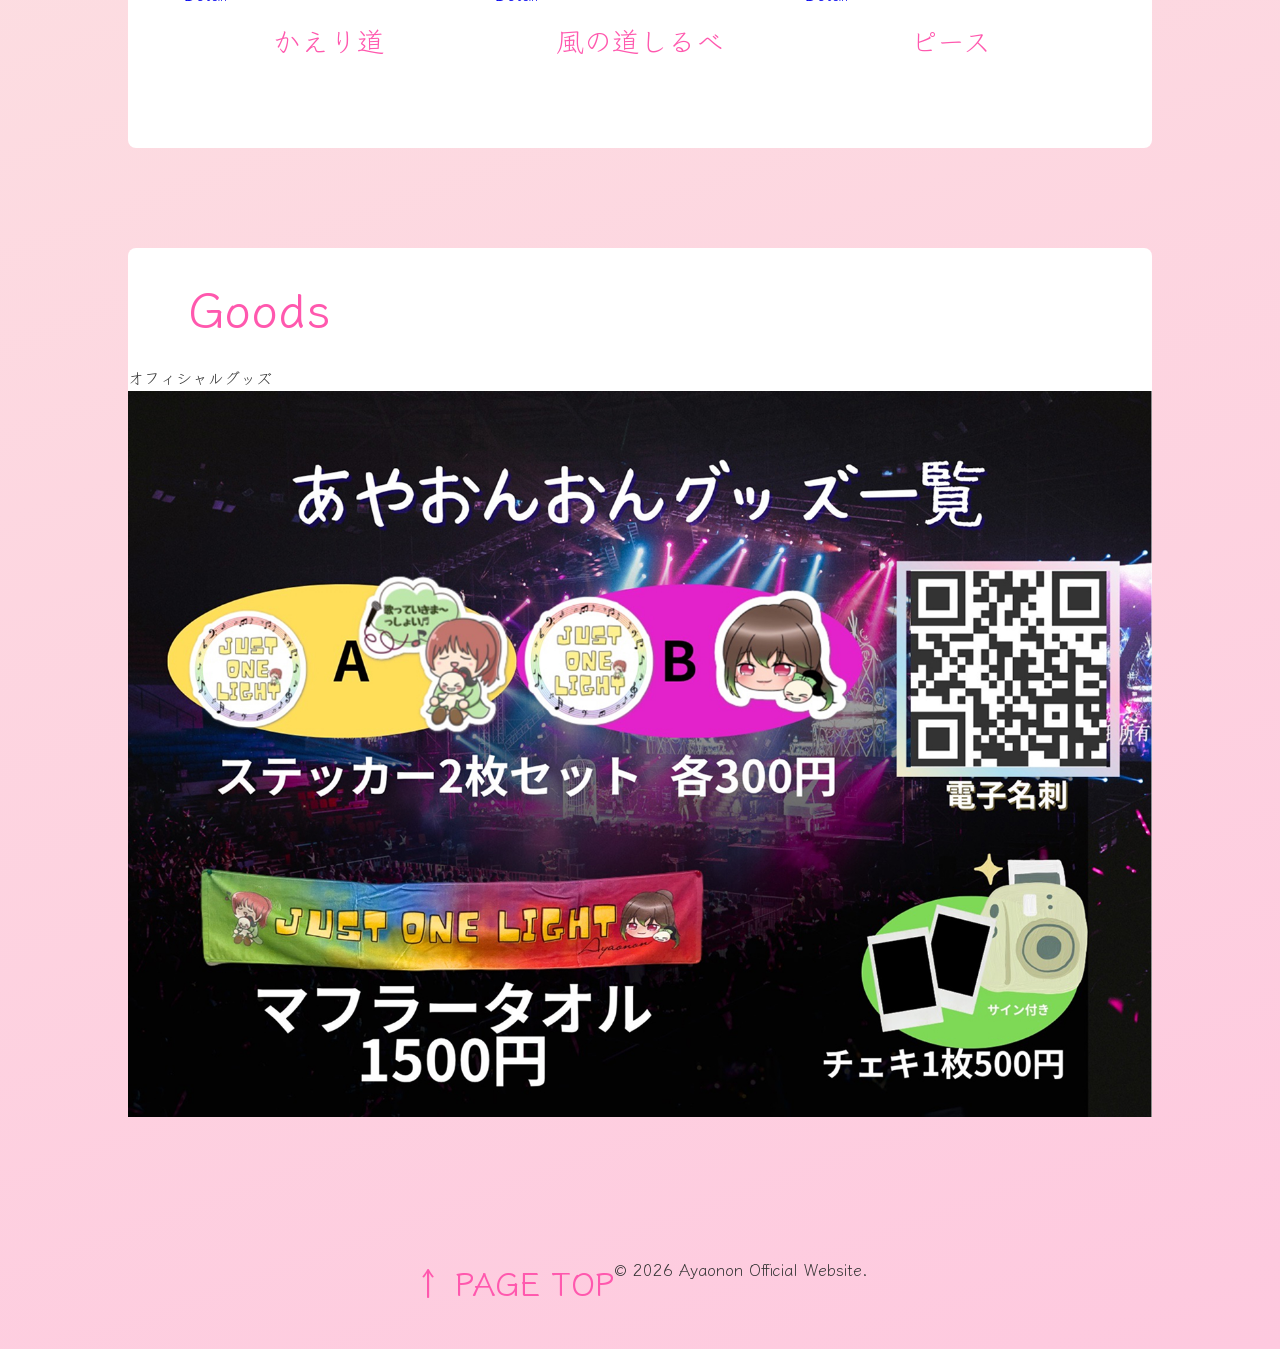
==== commit 88b36d4b: "Add files via upload" ====
--- a/index.html
+++ b/index.html
@@ -7,241 +7,211 @@
 
     <title>彩音 -Ayaonon- Official Website</title>
 
+    <!-- Google Fonts: 上品な欧文フォントと温かみのある和文フォントの組み合わせ -->
+    <link rel="preconnect" href="https://fonts.googleapis.com">
+    <link rel="preconnect" href="https://fonts.gstatic.com" crossorigin>
+    <link href="https://fonts.googleapis.com/css2?family=Cormorant+Garamond:ital,wght@0,500;0,600;1,500&family=Klee+One:wght@400;600&family=Quicksand:wght@400;500;600&family=Zen+Kaku+Gothic+New:wght@400;500;700&display=swap" rel="stylesheet">
+
+    <link rel="stylesheet" href="css/common.css">
     <link rel="stylesheet" href="css/style.css">
-    <link rel="stylesheet" href="css/common.css">
-
-    <link href="https://fonts.googleapis.com/css2?family=Klee+One&display=swap" rel="stylesheet">
-    <link
-        href="https://fonts.googleapis.com/css2?family=Klee+One&family=Noto+Serif+JP:wght@200..900&family=Sawarabi+Mincho&display=swap"
-        rel="stylesheet">
-
 </head>
 
 <body id="top">
 
     <header>
-
         <nav class="nav">
-
-
             <div class="text-logo">
                 <a href="index.html">
-                    <p>彩音-Ayaonon- OFFICIAL WEBSITE</p>
+                    <span class="logo-main">彩音 -Ayaonon-</span>
+                    <span class="logo-sub">OFFICIAL WEBSITE</span>
                 </a>
             </div>
 
             <ul class="nav-text">
                 <li class="nav-item"><a href="index.html">Home</a></li>
-                <li class="nav-item"><a href="index.html#news">News</a></li>
+                <li class="nav-item"><a href="#news">News</a></li>
                 <li class="nav-item"><a href="#live">Live</a></li>
-                <li class="nav-item"><a href="index.html#profile">Profile</a></li>
-                <li class="nav-item"><a href="index.html#discography">Discography</a></li>
-                <li class="nav-item"><a href="index.html#goods">Goods</a></li>
+                <li class="nav-item"><a href="#profile">Profile</a></li>
+                <li class="nav-item"><a href="#discography">Discography</a></li>
+                <li class="nav-item"><a href="#goods">Goods</a></li>
             </ul>
 
-            <button class="hamburger">
+            <button class="hamburger" aria-label="メニューを開く">
                 <span></span>
                 <span></span>
                 <span></span>
             </button>
 
             <ul class="nav-sns">
-
-                <li class="nav-sns-item">
-                    <a href="https://www.instagram.com/ayaonon1124?igsh=YjRiNXJqM3lva2Ft&utm_source=qr" target="_blank"
-                        rel="noopener noreferrer">
+                <li class="nav-sns-item">
+                    <a href="https://www.instagram.com/ayaonon1124?igsh=YjRiNXJqM3lva2Ft&utm_source=qr" target="_blank" rel="noopener noreferrer">
                         <img src="image/insta.png" alt="Instagram">
                     </a>
                 </li>
-
                 <li class="nav-sns-item">
                     <a href="https://www.threads.com/@ayaonon1124?hl=ja" target="_blank" rel="noopener noreferrer">
                         <img src="image/threds.png" alt="Threads">
                     </a>
                 </li>
-
                 <li class="nav-sns-item">
                     <a href="https://x.com/ayaonon1124?s=11" target="_blank" rel="noopener noreferrer">
                         <img src="image/x.png" alt="X">
                     </a>
                 </li>
-
-
-                <li class="nav-sns-item">
-                    <a href="https://youtube.com/@irodorineiro?si=Z2nzadgw7RBEqJVM" target="_blank"
-                        rel="noopener noreferrer">
+                <li class="nav-sns-item">
+                    <a href="https://youtube.com/@irodorineiro?si=Z2nzadgw7RBEqJVM" target="_blank" rel="noopener noreferrer">
                         <img src="image/youtube.png" alt="YouTube">
                     </a>
                 </li>
-
             </ul>
-
         </nav>
-
     </header>
 
-
-    <section class="mv">
-
-        <img src="image/mvpic.jpg" alt="彩音">
-
-        <div class="mv-text">
-            <h1>彩音</h1>
-            <p>-Ayaonon-</p>
-            <p>
-                あなたの背中を押せる、<br>
-                そんな存在になりたい。
-            </p>
-        </div>
-    </section>
-
-
-    <section class="news" id="news">
-
-        <div class="news-inner">
-
-            <h2 class="section-title">News</h2>
-
-            <div class="news-container">
-
-                <!-- <a href="news.html" class="news-link"> -->
-                    <!-- <time class="news-date" datetime="2026-08-01">2026-00-00</time> -->
-                    <h3 class="news-title">新着ニュースはありません。</h3>
-                </a>
-                <!-- 
-                <a href="news.html" class="news-link">
-                    <time class="news-date" datetime="2026-08-01">2026-08-01</time>
-                    <h3 class="news-title">記事タイトルが入ります。</h3>
-                </a>
-
-                <a href="news.html" class="news-link">
-                    <time class="news-date" datetime="2026-08-01">2026-08-01</time>
-                    <h3 class="news-title">記事タイトルが入ります。</h3>
-                </a>
-
-                <a href="news.html" class="news-link">
-                    <time class="news-date" datetime="2026-08-01">2026-08-01</time>
-                    <h3 class="news-title">記事タイトルが入ります。</h3>
-                </a> -->
-
-            </div>
-
-        </div>
-
-    </section>
-
-
-    <section class="news" id="live">
-
-        <div class="news-inner">
-
-            <h2 class="section-title">Live</h2>
-
-            <div class="news-container">
-
-
-
-                <a href="live-260607.html" class="news-link">
-                    <time class="news-date" datetime="2026-06-07">2026-06-07</time>
-                    <h3 class="news-title">ADD VALUE MUSIC 11TH ANNIVERSARY出演</h3>
-                </a>
-                <a href="live-260414.html" class="news-link">
-                    <time class="news-date" datetime="2026-04-12">2026-04-12</time>
-                    <h3 class="news-title">大名ROOMS 大名PICS出演</h3>
-                </a>
-                <!-- 
-
-                <a href="live.html" class="news-link">
-                    <time class="news-date" datetime="2026-08-01">2026-08-01</time>
-                    <h3 class="news-title">ライブ情報が入ります。</h3>
-                </a>
-
-                <a href="live.html" class="news-link">
-                    <time class="news-date" datetime="2026-08-01">2026-08-01</time>
-                    <h3 class="news-title">ライブ情報が入ります。</h3>
-                </a> -->
-
-            </div>
-
-        </div>
-
-    </section>
-
-
-    <section class="profile" id="profile">
-
-        <h2 class="section-title">Profile</h2>
-
-        <div class="profile-box">
-
-            <div class="profile-imgbox">
-                <img src="image/profile-pic3.jpg" alt="プロフィール写真">
-                <img src="image/profile-pic2.png" alt="プロフィールキャラクター">
-            </div>
-
-            <h3>彩音 -Ayaonon-</h3>
-
-            <p>
-                2022年11月に歌手活動をスタート。<br>
-                『誰かの道しるべ』をテーマに、
-                聴いてくれた皆さんの背中を押す存在になれるように、
-                わたしは今日も歌い続けます。
-            </p>
-        </div>
-    </section>
-
-
-    <section class="discography" id="discography">
-
-        <h2 class="section-title">Discography</h2>
-
-        <div class="song-container">
-
-            <div class="song-box">
-                <a href="discography-kaeri.html"><img src="image/kaerimichi.jpg" alt="かえり道"></a>
-                <h3>かえり道</h3>
-            </div>
-
-            <div class="song-box">
-                <a href="discography-kazeno.html"><img src="image/kazenomichishirube.jpg" alt="風の道しるべ"></a>
-                <h3>風の道しるべ</h3>
-            </div>
-
-            <div class="song-box">
-                <a href="discography-peace.html"><img src="image/peace.jpg" alt="ピース"></a>
-                <h3>ピース</h3>
-            </div>
-
-        </div>
-
-        <p class="more-button">
-            画像クリックで <br>詳細をチェック
-        </p>
-
-    </section>
-
-    <!-- ================= Goods ================= -->
-
-    <section class="goods" id="goods">
-
-        <h2 class="section-title">Goods</h2>
-
-        <img src="image/goods-img.jpg" alt="グッズ画像">
-
-    </section>
-
-    <!-- ================= Footer ================= -->
+    <main>
+        <!-- メインビジュアル -->
+        <section class="mv">
+            <img src="image/mvpic.jpg" alt="彩音">
+            <div class="mv-overlay"></div>
+            <div class="mv-text">
+                <p class="mv-en">- Ayaonon -</p>
+                <h1>彩音</h1>
+                <p class="mv-catch">
+                    あなたの背中を押せる、<br>
+                    そんな存在になりたい。
+                </p>
+            </div>
+        </section>
+
+        <!-- News -->
+        <section class="card-section news" id="news">
+            <div class="section-inner">
+                <div class="section-header">
+                    <h2 class="section-title">News</h2>
+                    <span class="section-subtitle">お知らせ</span>
+                </div>
+
+                <div class="news-container">
+                    <div class="news-empty">
+                        <p>現在、新着ニュースはありません。</p>
+                    </div>
+                </div>
+            </div>
+        </section>
+
+        <!-- Live -->
+        <section class="card-section live" id="live">
+            <div class="section-inner">
+                <div class="section-header">
+                    <h2 class="section-title">Live</h2>
+                    <span class="section-subtitle">ライブ・イベント情報</span>
+                </div>
+
+                <div class="news-container">
+                    <a href="live-260607.html" class="news-link">
+                        <time class="news-date" datetime="2026-06-07">2026.06.07</time>
+                        <h3 class="news-title">ADD VALUE MUSIC 11TH ANNIVERSARY 出演</h3>
+                        <span class="news-arrow">→</span>
+                    </a>
+                    <a href="live-260414.html" class="news-link">
+                        <time class="news-date" datetime="2026-04-12">2026.04.12</time>
+                        <h3 class="news-title">大名ROOMS 大名PICS 出演</h3>
+                        <span class="news-arrow">→</span>
+                    </a>
+                </div>
+            </div>
+        </section>
+
+        <!-- Profile -->
+        <section class="card-section profile" id="profile">
+            <div class="section-inner">
+                <div class="section-header">
+                    <h2 class="section-title">Profile</h2>
+                    <span class="section-subtitle">プロフィール</span>
+                </div>
+
+                <div class="profile-box">
+                    <div class="profile-imgbox">
+                        <div class="profile-photo main-photo">
+                            <img src="image/profile-pic3.jpg" alt="プロフィール写真">
+                        </div>
+                        <div class="profile-photo sub-photo">
+                            <img src="image/profile-pic2.png" alt="プロフィールキャラクター">
+                        </div>
+                    </div>
+
+                    <div class="profile-content">
+                        <h3>彩音 <span>- Ayaonon -</span></h3>
+                        <p>
+                            2022年11月に歌手活動をスタート。<br>
+                            『誰かの道しるべ』をテーマに、<br class="pc-only">
+                            聴いてくれた皆さんの背中を押す存在になれるように、<br class="pc-only">
+                            わたしは今日も歌い続けます。
+                        </p>
+                    </div>
+                </div>
+            </div>
+        </section>
+
+        <!-- Discography -->
+        <section class="card-section discography" id="discography">
+            <div class="section-inner">
+                <div class="section-header">
+                    <h2 class="section-title">Discography</h2>
+                    <span class="section-subtitle">ディスコグラフィ（ジャケットをクリックで詳細へ）</span>
+                </div>
+
+                <div class="song-container">
+                    <a href="discography-kaeri.html" class="song-box">
+                        <div class="song-img-wrap">
+                            <img src="image/kaerimichi.jpg" alt="かえり道">
+                            <span class="song-badge">Detail</span>
+                        </div>
+                        <h3>かえり道</h3>
+                    </a>
+
+                    <a href="discography-kazeno.html" class="song-box">
+                        <div class="song-img-wrap">
+                            <img src="image/kazenomichishirube.jpg" alt="風の道しるべ">
+                            <span class="song-badge">Detail</span>
+                        </div>
+                        <h3>風の道しるべ</h3>
+                    </a>
+
+                    <a href="discography-peace.html" class="song-box">
+                        <div class="song-img-wrap">
+                            <img src="image/peace.jpg" alt="ピース">
+                            <span class="song-badge">Detail</span>
+                        </div>
+                        <h3>ピース</h3>
+                    </a>
+                </div>
+            </div>
+        </section>
+
+        <!-- Goods -->
+        <section class="card-section goods" id="goods">
+            <div class="section-inner">
+                <div class="section-header">
+                    <h2 class="section-title">Goods</h2>
+                    <span class="section-subtitle">オフィシャルグッズ</span>
+                </div>
+
+                <div class="goods-img-wrap">
+                    <img src="image/goods-img.jpg" alt="グッズ画像">
+                </div>
+            </div>
+        </section>
+    </main>
 
     <footer>
-
         <a href="#top" class="footer-link">
-            Topへ
+            <span class="arrow-up">↑</span>
+            <span>PAGE TOP</span>
         </a>
-
+        <p class="copyright">&copy; 2026 Ayaonon Official Website.</p>
     </footer>
 
     <script src="js/script.js"></script>
-
 </body>
 
 </html>
--- a/css/common.css
+++ b/css/common.css
@@ -1,4 +1,3 @@
-
 * {
     margin: 0;
     padding: 0;
@@ -8,7 +7,7 @@
 
 body {
     background: linear-gradient(-20deg, #fec9df 0%, #faffe5 100%);
-    font-family: "Klee One", cursive;
+    font-family: "Klee One", cursive, sans-serif;
     color: #333;
     line-height: 1.6;
 }
@@ -36,6 +35,25 @@
     position: relative;
 }
 
+.text-logo {
+    position: absolute;
+    left: 30px;
+    font-size: 20px;
+    font-weight: 600;
+    text-align: left;
+}
+
+
+.text-logo a {
+    text-decoration: none;
+    color: rgb(255, 88, 174);
+    transition: color .3s;
+}
+
+.text-logo a:hover {
+    color: #ff9b9b;
+}
+
 .nav-text {
     display: flex;
     list-style: none;
@@ -55,7 +73,6 @@
 .nav-item a:hover {
     color: #ff9b9b;
 }
-
 
 
 .hamburger {
@@ -95,9 +112,8 @@
 }
 
 footer {
-    margin-top: 100px;
-    padding: 60px 0;
-    background: #fec9df;
+    margin-top: 20px;
+    padding: 40px 0;
     display: flex;
     justify-content: center;
 }
@@ -115,12 +131,18 @@
 
 
 /* スマホ対応 */
-
 @media screen and (max-width: 600px) {
-
 
     .hamburger {
         display: block;
+    }
+
+    .text-logo {
+        position: absolute;
+        left: 80px;
+        font-size: 12px;
+        font-weight: 600;
+        text-align: center;
     }
 
     .nav {
@@ -136,7 +158,7 @@
         display: flex;
         flex-direction: column;
         position: absolute;
-        top: 70px;
+        top: 40px;
         left: 0;
         width: 100%;
         background: rgb(255, 240, 240);
@@ -152,12 +174,9 @@
         text-align: center;
     }
 
-
     .nav-sns {
         display: none;
     }
-
-
 
     footer {
         margin-top: 20px;
@@ -167,5 +186,4 @@
     .footer-link {
         font-size: 20px;
     }
-
 }
--- a/css/style.css
+++ b/css/style.css
@@ -1,6 +1,3 @@
-
-
-
 .mv {
     position: relative;
     width: 100%;
@@ -47,7 +44,7 @@
 .section-title {
     font-size: 48px;
     color: rgb(255, 88, 174);
-    padding: 40px 0;
+    padding: 20px 0;
     padding-left: 60px;
 }
 
@@ -58,6 +55,7 @@
     margin: 40px auto;
     background: #fff;
     overflow-y: auto;
+    border-radius: 8px;
 }
 
 .news-inner {
@@ -102,6 +100,7 @@
     width: 80%;
     margin: 40px auto;
     background: #fff;
+    border-radius: 8px;
 }
 
 .profile-box {
@@ -120,17 +119,17 @@
 }
 
 .profile-box h3 {
-    font-size: 48px;
+    font-size: 28px;
     text-align: center;
     color: rgb(255, 88, 174);
     font-weight: 700;
-    margin-bottom: 30px;
+    margin-bottom: 20px;
 }
 
 .profile-box p {
     max-width: 700px;
     margin: 0 auto;
-    font-size: 24px;
+    font-size: 18px;
     line-height: 1.8;
     text-align: center;
 }
@@ -141,12 +140,15 @@
     margin: 100px auto;
     background: #fff;
     padding-bottom: 60px;
+    border-radius: 8px;
 }
 
 .song-container {
     display: flex;
     gap: 20px;
     padding: 60px;
+    border-radius: 8px;
+    padding: 16px 56px;
 }
 
 
@@ -163,8 +165,10 @@
     margin-top: 36px;
     text-align: center;
     justify-content: center;
-    font-size: 32px;
-    font-weight: 600;
+    font-size: 28px;
+    font-weight: 300;
+    color: rgb(255, 88, 174);
+    margin: 10px;
 }
 
 .more-button {
@@ -188,6 +192,7 @@
     margin: 100px auto;
     background: #fff;
     padding-bottom: 0;
+    border-radius: 8px;
 }
 
 .goods img {
@@ -240,10 +245,11 @@
         padding: 30px 20px;
     }
 
-    .news-inner .section-title{
+    .news-inner .section-title {
         margin: 0;
         padding: 0;
     }
+
     .news-link {
         display: block;
     }
@@ -291,8 +297,6 @@
         width: 100%;
     }
 
-
-
     .discography {
         width: 95%;
         margin: 60px auto;
@@ -303,19 +307,19 @@
         padding: 30px;
     }
 
-    .song-box{
+    .song-box {
         width: 100%;
     }
 
-    .song-box img{
-    display: block;
-    max-width: 160px;
-    margin: 0 auto
-    }
-
-    .song-box h3{
-    font-size: 18px;
-    margin: 0;
+    .song-box img {
+        display: block;
+        max-width: 160px;
+        margin: 0 auto
+    }
+
+    .song-box h3 {
+        font-size: 18px;
+        margin: 0;
     }
 
     .song-box h4 {
@@ -324,7 +328,7 @@
     }
 
     .more-button {
-        
+
         max-width: 120px;
         font-size: 12px;
     }
